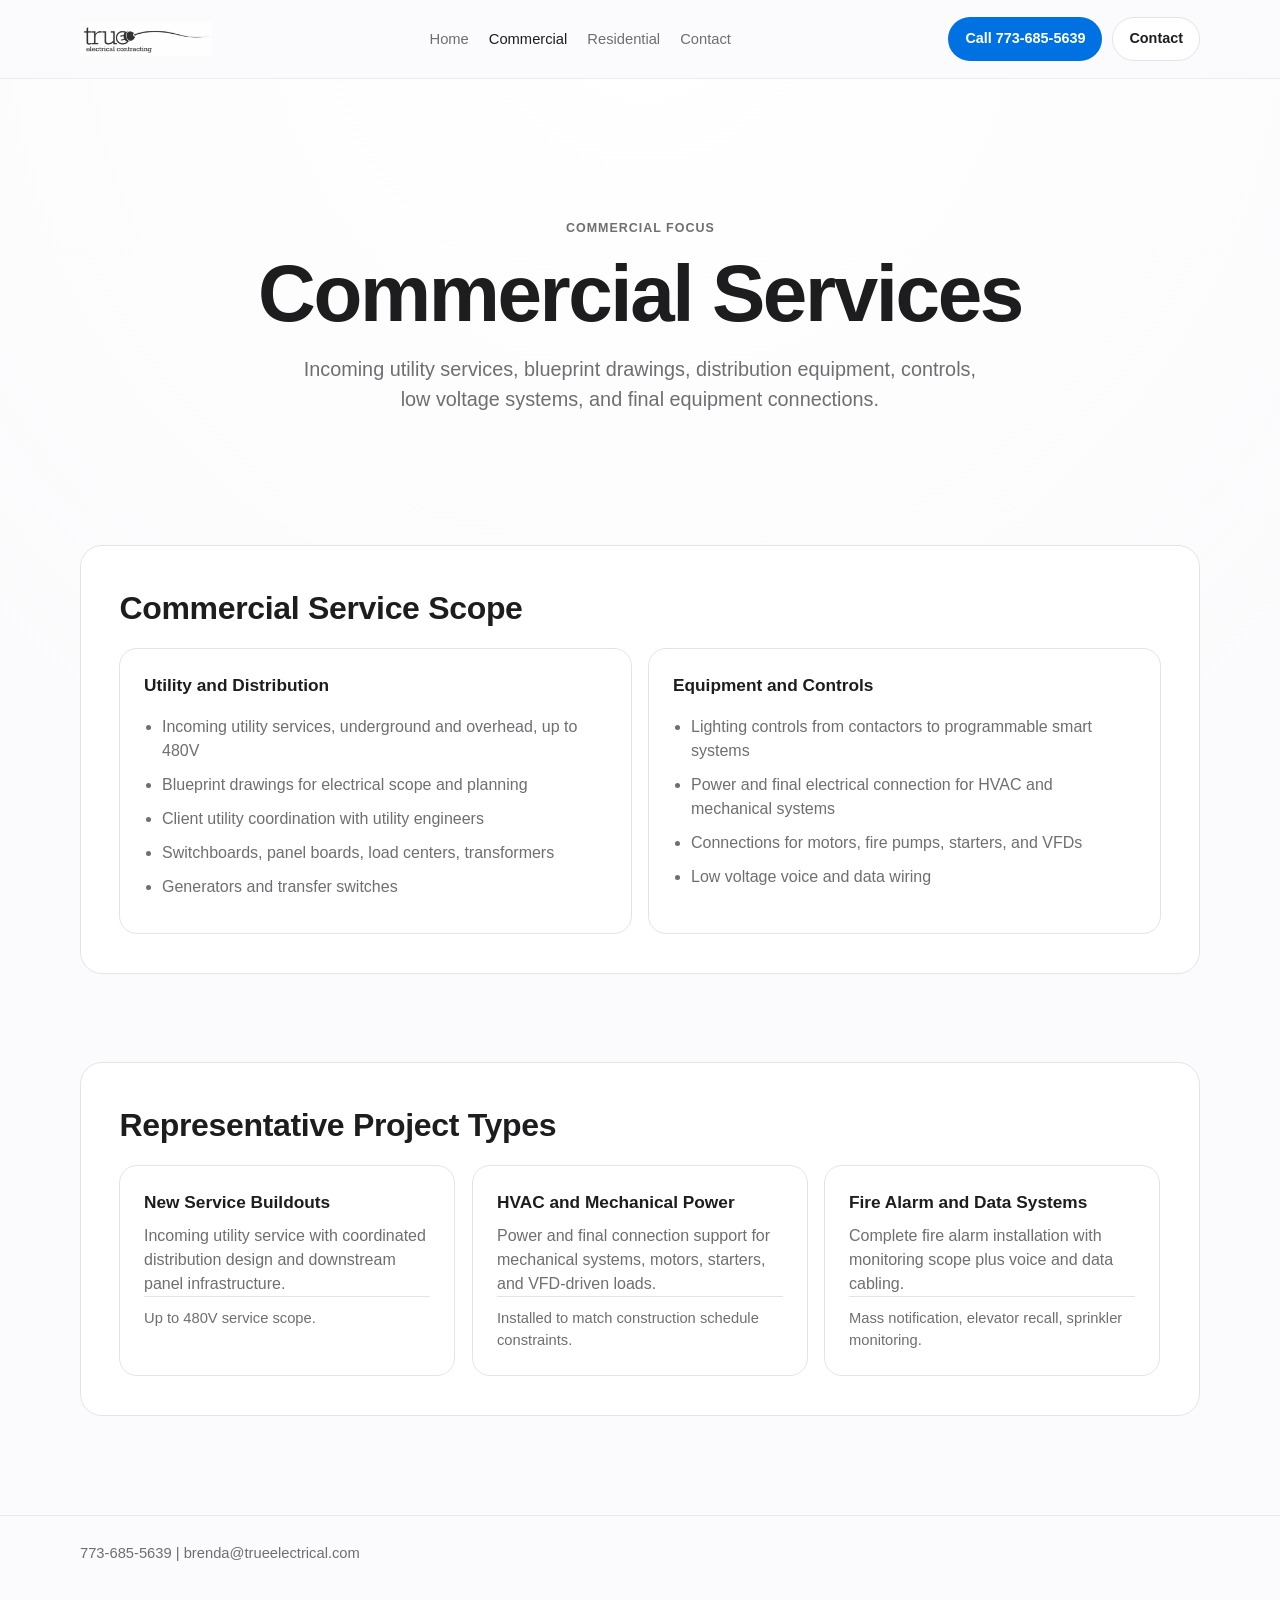
==== commercial.html @ 7093ecc8 "first commit" ====
<!DOCTYPE html>
<html lang="en">
<head>
  <meta charset="UTF-8">
  <meta name="viewport" content="width=device-width, initial-scale=1.0">
  <title>Commercial Services | True Electrical Contracting</title>
  <meta name="description" content="Commercial electrical construction services including utility service, power distribution, controls, and HVAC/mechanical power connection.">
  <link rel="icon" type="image/png" href="static/img/favicon.png">
  <link rel="stylesheet" href="static/css/style.css">
</head>
<body>
  <header class="site-header">
    <div class="container nav">
      <a class="brand" href="index.html">
        <img src="static/img/logo-electric.png" alt="True Electrical Contracting logo">
      </a>
      <nav class="nav-links" aria-label="Main navigation">
        <a href="index.html">Home</a>
        <a class="active" href="commercial.html">Commercial</a>
        <a href="residential.html">Residential</a>
        <a href="contact.html">Contact</a>
      </nav>
      <div class="nav-actions">
        <a class="btn btn-primary nav-phone" href="tel:7736855639">Call 773-685-5639</a>
        <a class="btn btn-ghost" href="contact.html">Contact</a>
      </div>
    </div>
  </header>

  <main>
    <section class="hero container">
      <p class="eyebrow">Commercial Focus</p>
      <h1>Commercial Services</h1>
      <p class="lead">Incoming utility services, blueprint drawings, distribution equipment, controls, low voltage systems, and final equipment connections.</p>
    </section>

    <section class="section container">
      <div class="panel">
        <h2 class="section-title">Commercial Service Scope</h2>
        <div class="grid-2" style="margin-top:16px;">
          <article class="card">
            <h3>Utility and Distribution</h3>
            <ul class="list">
              <li>Incoming utility services, underground and overhead, up to 480V</li>
              <li>Blueprint drawings for electrical scope and planning</li>
              <li>Client utility coordination with utility engineers</li>
              <li>Switchboards, panel boards, load centers, transformers</li>
              <li>Generators and transfer switches</li>
            </ul>
          </article>
          <article class="card">
            <h3>Equipment and Controls</h3>
            <ul class="list">
              <li>Lighting controls from contactors to programmable smart systems</li>
              <li>Power and final electrical connection for HVAC and mechanical systems</li>
              <li>Connections for motors, fire pumps, starters, and VFDs</li>
              <li>Low voltage voice and data wiring</li>
            </ul>
          </article>
        </div>
      </div>
    </section>

    <section class="section container">
      <div class="panel">
        <h2 class="section-title">Representative Project Types</h2>
        <div class="grid-3" style="margin-top:16px;">
          <article class="card">
            <h3>New Service Buildouts</h3>
            <p>Incoming utility service with coordinated distribution design and downstream panel infrastructure.</p>
            <p class="meta">Up to 480V service scope.</p>
          </article>
          <article class="card">
            <h3>HVAC and Mechanical Power</h3>
            <p>Power and final connection support for mechanical systems, motors, starters, and VFD-driven loads.</p>
            <p class="meta">Installed to match construction schedule constraints.</p>
          </article>
          <article class="card">
            <h3>Fire Alarm and Data Systems</h3>
            <p>Complete fire alarm installation with monitoring scope plus voice and data cabling.</p>
            <p class="meta">Mass notification, elevator recall, sprinkler monitoring.</p>
          </article>
        </div>
      </div>
    </section>

  </main>

  <footer class="footer">
    <div class="container footer-row">
      <span><a href="tel:7736855639">773-685-5639</a> | <a href="mailto:brenda@trueelectrical.com">brenda@trueelectrical.com</a></span>
    </div>
  </footer>
  <script src="static/js/main.js"></script>
</body>
</html>
---- static/css/style.css ----
:root {
  --bg: #fbfbfd;
  --surface: #ffffff;
  --text: #1d1d1f;
  --muted: #6e6e73;
  --line: #e3e3e8;
  --accent: #0071e3;
  --accent-hover: #0062c2;
  --radius: 22px;
  --max-width: 1120px;
}

* {
  box-sizing: border-box;
}

body {
  margin: 0;
  font-family: -apple-system, BlinkMacSystemFont, "SF Pro Text", "Segoe UI", Roboto, Helvetica, Arial, sans-serif;
  color: var(--text);
  background: radial-gradient(circle at top center, #ffffff 0, var(--bg) 55%);
  line-height: 1.5;
}

a {
  color: inherit;
  text-decoration: none;
}

img {
  display: block;
  max-width: 100%;
}

.container {
  width: min(var(--max-width), 92vw);
  margin: 0 auto;
}

.site-header {
  position: sticky;
  top: 0;
  z-index: 20;
  background: rgba(251, 251, 253, 0.86);
  backdrop-filter: saturate(180%) blur(20px);
  border-bottom: 1px solid rgba(0, 0, 0, 0.06);
  overflow: visible;
}

.nav {
  height: 78px;
  min-height: 78px;
  display: flex;
  align-items: center;
  justify-content: space-between;
  gap: 16px;
  overflow: visible;
}

.brand {
  display: inline-flex;
  align-items: center;
  gap: 10px;
  font-weight: 600;
  font-size: 0.96rem;
}

.brand img {
  width: 132px;
  height: 132px;
  object-fit: contain;
}

.nav-links {
  display: flex;
  align-items: center;
  gap: 20px;
  font-size: 0.92rem;
}

.nav-links a {
  color: var(--muted);
}

.nav-links a:hover,
.nav-links a.active {
  color: var(--text);
}

.nav-actions {
  display: flex;
  align-items: center;
  gap: 10px;
}

.nav-phone {
  font-size: 1rem;
  padding: 11px 18px;
}

.btn {
  display: inline-flex;
  align-items: center;
  justify-content: center;
  border-radius: 999px;
  padding: 10px 16px;
  font-size: 0.9rem;
  font-weight: 600;
  border: 1px solid transparent;
}

.btn-ghost {
  border-color: var(--line);
  color: var(--text);
  background: var(--surface);
}

.btn-ghost:hover {
  border-color: #b0b0b5;
}

.btn-primary {
  background: var(--accent);
  color: #fff;
}

.btn-primary:hover {
  background: var(--accent-hover);
}

.hero {
  text-align: center;
  padding: 128px 0 86px;
}

.eyebrow {
  display: inline-block;
  margin-bottom: 14px;
  font-size: 0.78rem;
  letter-spacing: 0.08em;
  text-transform: uppercase;
  color: var(--muted);
  font-weight: 600;
}

h1 {
  margin: 0;
  font-size: clamp(2.25rem, 7vw, 5rem);
  line-height: 1.04;
  letter-spacing: -0.03em;
}

.lead {
  margin: 20px auto 0;
  max-width: 62ch;
  color: var(--muted);
  font-size: clamp(1.02rem, 2vw, 1.24rem);
}

.hero-ctas {
  margin-top: 34px;
  display: flex;
  justify-content: center;
  gap: 12px;
  flex-wrap: wrap;
}

.section {
  padding: 44px 0;
}

.landing-section {
  padding-top: 24px;
}

.panel {
  background: var(--surface);
  border: 1px solid var(--line);
  border-radius: var(--radius);
  padding: clamp(26px, 3vw, 40px);
}

.section-title {
  margin: 0 0 8px;
  font-size: clamp(1.35rem, 3vw, 2rem);
  letter-spacing: -0.01em;
}

.section-sub {
  margin: 0;
  color: var(--muted);
}

.grid-2,
.grid-3 {
  display: grid;
  gap: 16px;
}

.grid-2 {
  grid-template-columns: repeat(2, minmax(0, 1fr));
}

.grid-3 {
  grid-template-columns: repeat(3, minmax(0, 1fr));
}

.card {
  background: var(--surface);
  border: 1px solid var(--line);
  border-radius: 18px;
  padding: 24px;
}

.card h3 {
  margin: 0 0 8px;
  font-size: 1.08rem;
}

.card p {
  margin: 0;
  color: var(--muted);
}

.list {
  margin: 16px 0 0;
  padding-left: 18px;
}

.list li {
  margin-bottom: 10px;
  color: var(--muted);
}

.split {
  display: grid;
  gap: 18px;
  grid-template-columns: 1.1fr 0.9fr;
}

.contact-split {
  grid-template-columns: 1.1fr 0.9fr;
  align-items: start;
}

.contact-card-compact {
  padding: 20px;
  align-self: start;
}

.trust-grid {
  margin-top: 14px;
  display: grid;
  gap: 16px;
  grid-template-columns: repeat(3, minmax(0, 1fr));
}

.essentials-grid {
  margin-top: 14px;
  display: grid;
  gap: 16px;
  grid-template-columns: repeat(2, minmax(0, 1fr));
}

.landing-cta {
  margin-top: 22px;
}

.testimonial-panel {
  background: linear-gradient(145deg, #ffffff 0%, #f8fbff 100%);
}

.review-summary-card {
  margin-top: 14px;
  text-align: center;
  border: 1px solid var(--line);
  border-radius: 18px;
  background: #fff;
  padding: 24px 20px;
}

.review-stars-lg {
  margin: 0;
  color: var(--accent);
  font-size: clamp(1.5rem, 3.2vw, 2.2rem);
  letter-spacing: 0.12em;
  font-weight: 700;
}

.review-count {
  margin: 10px 0 0;
  color: var(--text);
  font-size: clamp(1.2rem, 2.5vw, 1.6rem);
  font-weight: 700;
}

.testimonial-grid {
  margin-top: 14px;
  display: grid;
  gap: 12px;
  grid-template-columns: repeat(2, minmax(0, 1fr));
}

.review-card {
  background: #fff;
  border: 1px solid var(--line);
  border-radius: 16px;
  padding: 18px;
}

.review-rating {
  margin: 0 0 10px;
  color: var(--accent);
  font-weight: 700;
  font-size: 1.02rem;
  letter-spacing: 0.06em;
}

.review-quote {
  margin: 0;
  color: var(--text);
  font-size: 1.04rem;
  line-height: 1.5;
}

.review-meta {
  margin: 12px 0 0;
  color: var(--muted);
  font-size: 0.88rem;
}

.kicker {
  font-size: 0.82rem;
  text-transform: uppercase;
  letter-spacing: 0.08em;
  color: var(--muted);
  margin: 0 0 10px;
}

.meta {
  margin-top: 10px;
  padding-top: 10px;
  border-top: 1px solid var(--line);
  color: var(--muted);
  font-size: 0.92rem;
}

.cta-bar {
  margin-top: 18px;
  display: flex;
  gap: 10px;
  flex-wrap: wrap;
}

.contact-priority {
  margin-top: 26px;
  display: flex;
  justify-content: center;
  align-items: center;
  gap: 14px;
  flex-wrap: wrap;
}

.contact-priority .btn {
  min-width: 220px;
}

.phone-primary {
  font-size: 1.05rem;
  padding: 13px 20px;
}

.micro-note {
  margin: 0;
  color: var(--muted);
  font-size: 0.92rem;
}

.form {
  display: grid;
  gap: 12px;
}

label {
  font-weight: 600;
  font-size: 0.9rem;
}

input,
select,
textarea {
  width: 100%;
  border: 1px solid var(--line);
  background: #fff;
  border-radius: 12px;
  padding: 12px;
  font: inherit;
  color: var(--text);
}

textarea {
  min-height: 120px;
  resize: vertical;
}

input:focus,
select:focus,
textarea:focus {
  outline: 2px solid rgba(0, 113, 227, 0.24);
  border-color: rgba(0, 113, 227, 0.55);
}

.footer {
  margin-top: 56px;
  border-top: 1px solid rgba(0, 0, 0, 0.08);
  padding: 26px 0 38px;
  color: var(--muted);
  font-size: 0.92rem;
}

.footer-row {
  display: flex;
  justify-content: space-between;
  gap: 12px;
  flex-wrap: wrap;
}

body.js-enhanced .reveal {
  opacity: 0;
  transform: translateY(22px);
  filter: blur(4px);
  transition: opacity 720ms ease, transform 720ms ease, filter 720ms ease;
  will-change: opacity, transform, filter;
}

body.js-enhanced .reveal.is-visible {
  opacity: 1;
  transform: translateY(0);
  filter: blur(0);
}

body.js-enhanced .reveal[data-delay="1"] {
  transition-delay: 90ms;
}

body.js-enhanced .reveal[data-delay="2"] {
  transition-delay: 180ms;
}

@media (prefers-reduced-motion: reduce) {
  body.js-enhanced .reveal,
  body.js-enhanced .reveal.is-visible {
    transition: none;
    transform: none;
    filter: none;
    opacity: 1;
  }
}

@media (max-width: 940px) {
  .split,
  .grid-2,
  .essentials-grid {
    grid-template-columns: 1fr;
  }

  .grid-3,
  .trust-grid,
  .testimonial-grid {
    grid-template-columns: repeat(2, minmax(0, 1fr));
  }

  .nav {
    flex-wrap: wrap;
    padding: 10px 0 14px;
    height: auto;
    min-height: 88px;
  }

  .nav-links {
    width: 100%;
    order: 3;
    gap: 14px;
    flex-wrap: wrap;
  }

  .nav-actions {
    margin-left: auto;
  }

  .nav-phone {
    font-size: 0.94rem;
    padding: 10px 14px;
  }
}

@media (max-width: 680px) {
  .grid-3,
  .trust-grid,
  .testimonial-grid {
    grid-template-columns: 1fr;
  }
}
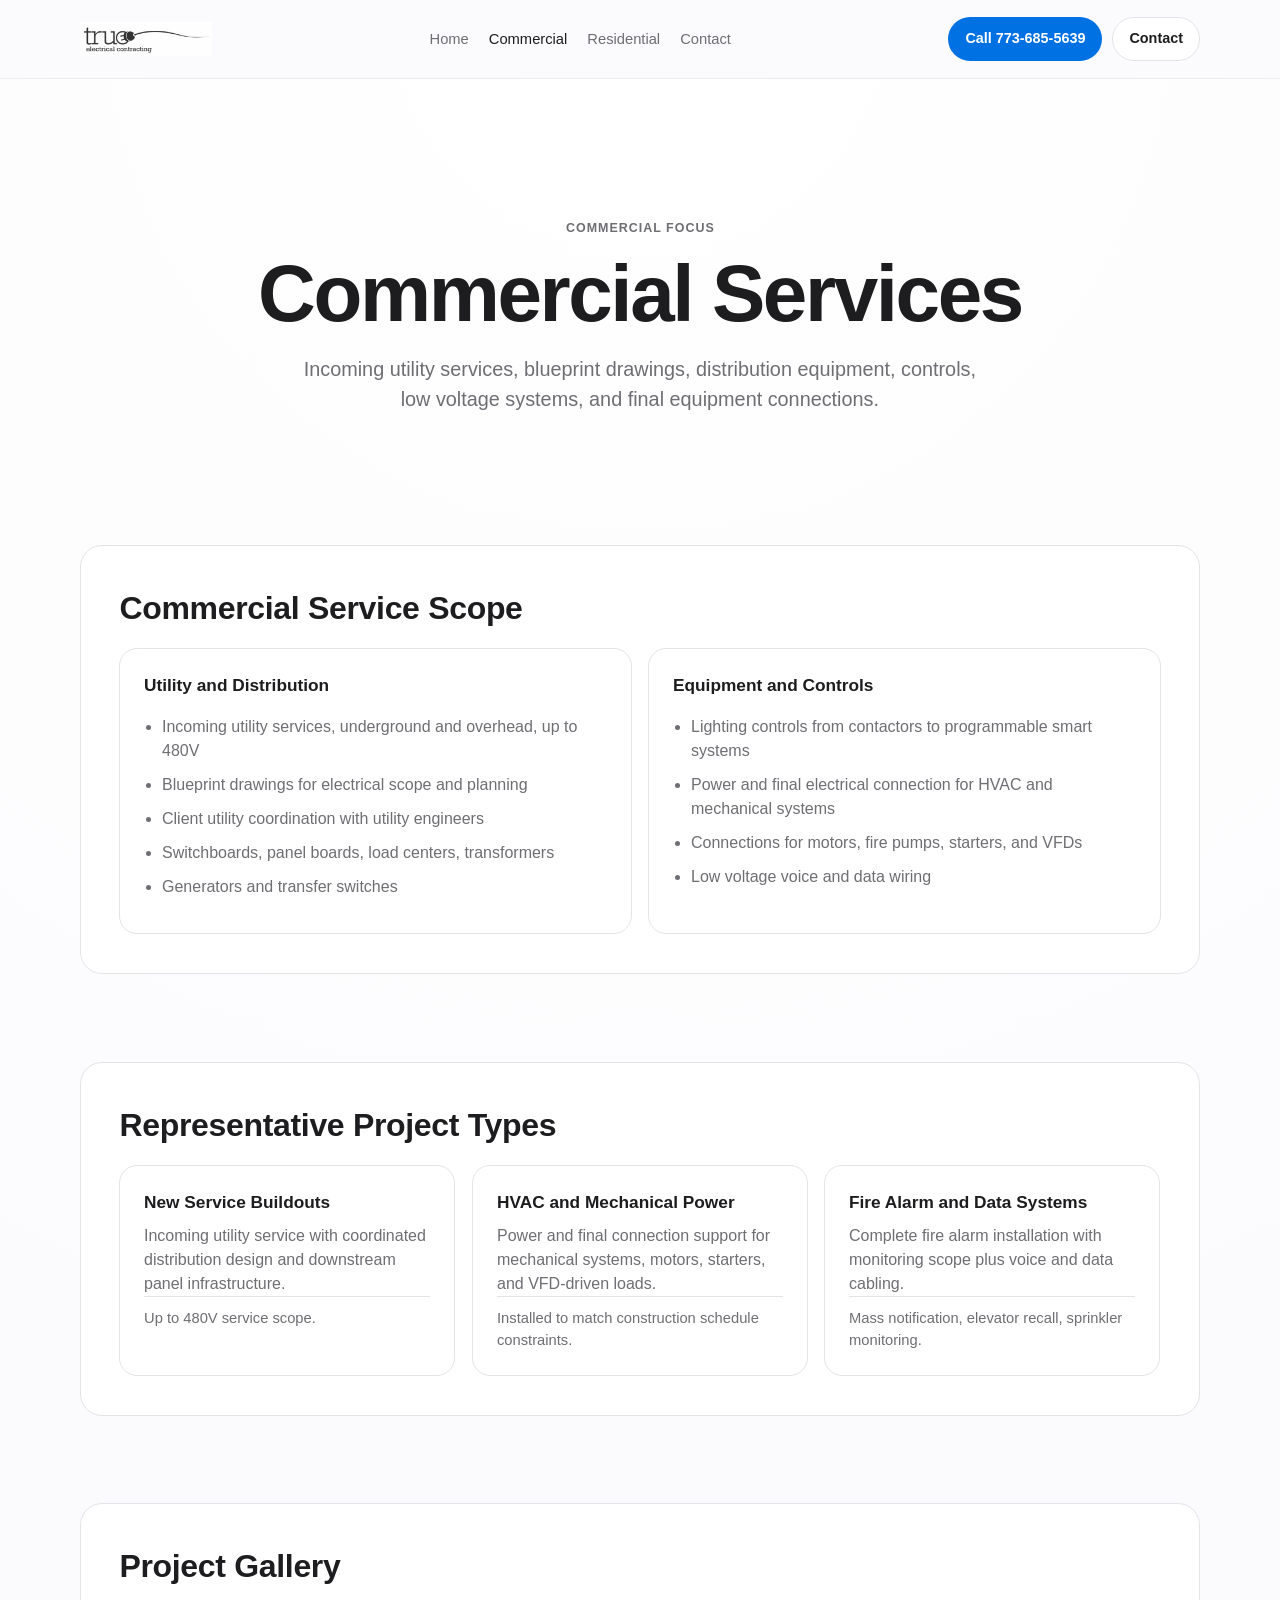
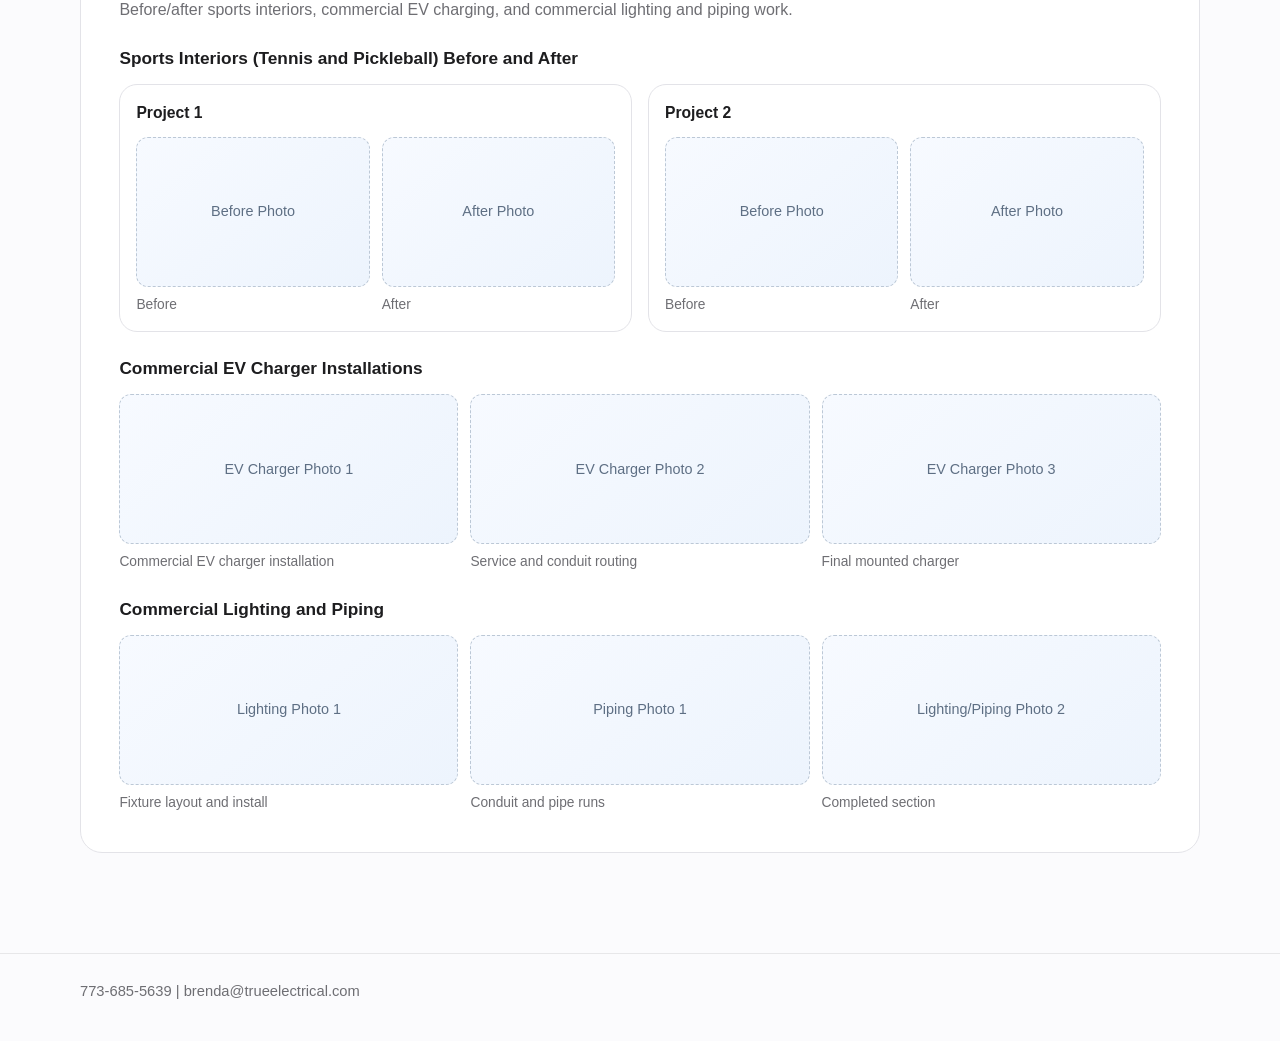
==== commit 3aa8aa87: "photo" ====
--- a/commercial.html
+++ b/commercial.html
@@ -84,6 +84,81 @@
       </div>
     </section>
 
+    <section class="section container">
+      <div class="panel">
+        <h2 class="section-title">Project Gallery</h2>
+        <p class="section-sub">Before/after sports interiors, commercial EV charging, and commercial lighting and piping work.</p>
+
+        <div class="gallery-group">
+          <h3>Sports Interiors (Tennis and Pickleball) Before and After</h3>
+          <div class="before-after-grid">
+            <article class="photo-card">
+              <h4>Project 1</h4>
+              <div class="photo-pair">
+                <figure class="photo-frame">
+                  <div class="photo-placeholder">Before Photo</div>
+                  <figcaption>Before</figcaption>
+                </figure>
+                <figure class="photo-frame">
+                  <div class="photo-placeholder">After Photo</div>
+                  <figcaption>After</figcaption>
+                </figure>
+              </div>
+            </article>
+            <article class="photo-card">
+              <h4>Project 2</h4>
+              <div class="photo-pair">
+                <figure class="photo-frame">
+                  <div class="photo-placeholder">Before Photo</div>
+                  <figcaption>Before</figcaption>
+                </figure>
+                <figure class="photo-frame">
+                  <div class="photo-placeholder">After Photo</div>
+                  <figcaption>After</figcaption>
+                </figure>
+              </div>
+            </article>
+          </div>
+        </div>
+
+        <div class="gallery-group">
+          <h3>Commercial EV Charger Installations</h3>
+          <div class="photo-grid">
+            <figure class="photo-frame">
+              <div class="photo-placeholder">EV Charger Photo 1</div>
+              <figcaption>Commercial EV charger installation</figcaption>
+            </figure>
+            <figure class="photo-frame">
+              <div class="photo-placeholder">EV Charger Photo 2</div>
+              <figcaption>Service and conduit routing</figcaption>
+            </figure>
+            <figure class="photo-frame">
+              <div class="photo-placeholder">EV Charger Photo 3</div>
+              <figcaption>Final mounted charger</figcaption>
+            </figure>
+          </div>
+        </div>
+
+        <div class="gallery-group">
+          <h3>Commercial Lighting and Piping</h3>
+          <div class="photo-grid">
+            <figure class="photo-frame">
+              <div class="photo-placeholder">Lighting Photo 1</div>
+              <figcaption>Fixture layout and install</figcaption>
+            </figure>
+            <figure class="photo-frame">
+              <div class="photo-placeholder">Piping Photo 1</div>
+              <figcaption>Conduit and pipe runs</figcaption>
+            </figure>
+            <figure class="photo-frame">
+              <div class="photo-placeholder">Lighting/Piping Photo 2</div>
+              <figcaption>Completed section</figcaption>
+            </figure>
+          </div>
+        </div>
+      </div>
+    </section>
+
   </main>
 
   <footer class="footer">
--- a/static/css/style.css
+++ b/static/css/style.css
@@ -222,6 +222,68 @@
   color: var(--muted);
 }
 
+.gallery-group {
+  margin-top: 24px;
+}
+
+.gallery-group h3 {
+  margin: 0 0 12px;
+  font-size: 1.08rem;
+}
+
+.before-after-grid {
+  display: grid;
+  gap: 16px;
+  grid-template-columns: repeat(2, minmax(0, 1fr));
+}
+
+.photo-card {
+  border: 1px solid var(--line);
+  border-radius: 18px;
+  padding: 16px;
+  background: #fff;
+}
+
+.photo-card h4 {
+  margin: 0 0 12px;
+  font-size: 0.98rem;
+}
+
+.photo-pair {
+  display: grid;
+  gap: 12px;
+  grid-template-columns: repeat(2, minmax(0, 1fr));
+}
+
+.photo-grid {
+  display: grid;
+  gap: 12px;
+  grid-template-columns: repeat(3, minmax(0, 1fr));
+}
+
+.photo-frame {
+  margin: 0;
+}
+
+.photo-placeholder {
+  border: 1px dashed #bcc8d6;
+  border-radius: 12px;
+  min-height: 150px;
+  display: grid;
+  place-items: center;
+  padding: 12px;
+  color: #5e6f84;
+  font-size: 0.9rem;
+  text-align: center;
+  background: linear-gradient(140deg, #f7faff 0%, #edf4fd 100%);
+}
+
+.photo-frame figcaption {
+  margin-top: 8px;
+  color: var(--muted);
+  font-size: 0.86rem;
+}
+
 .list {
   margin: 16px 0 0;
   padding-left: 18px;
@@ -492,6 +554,15 @@
     font-size: 0.94rem;
     padding: 10px 14px;
   }
+
+  .before-after-grid,
+  .photo-grid {
+    grid-template-columns: 1fr;
+  }
+
+  .photo-pair {
+    grid-template-columns: 1fr;
+  }
 }
 
 @media (max-width: 680px) {
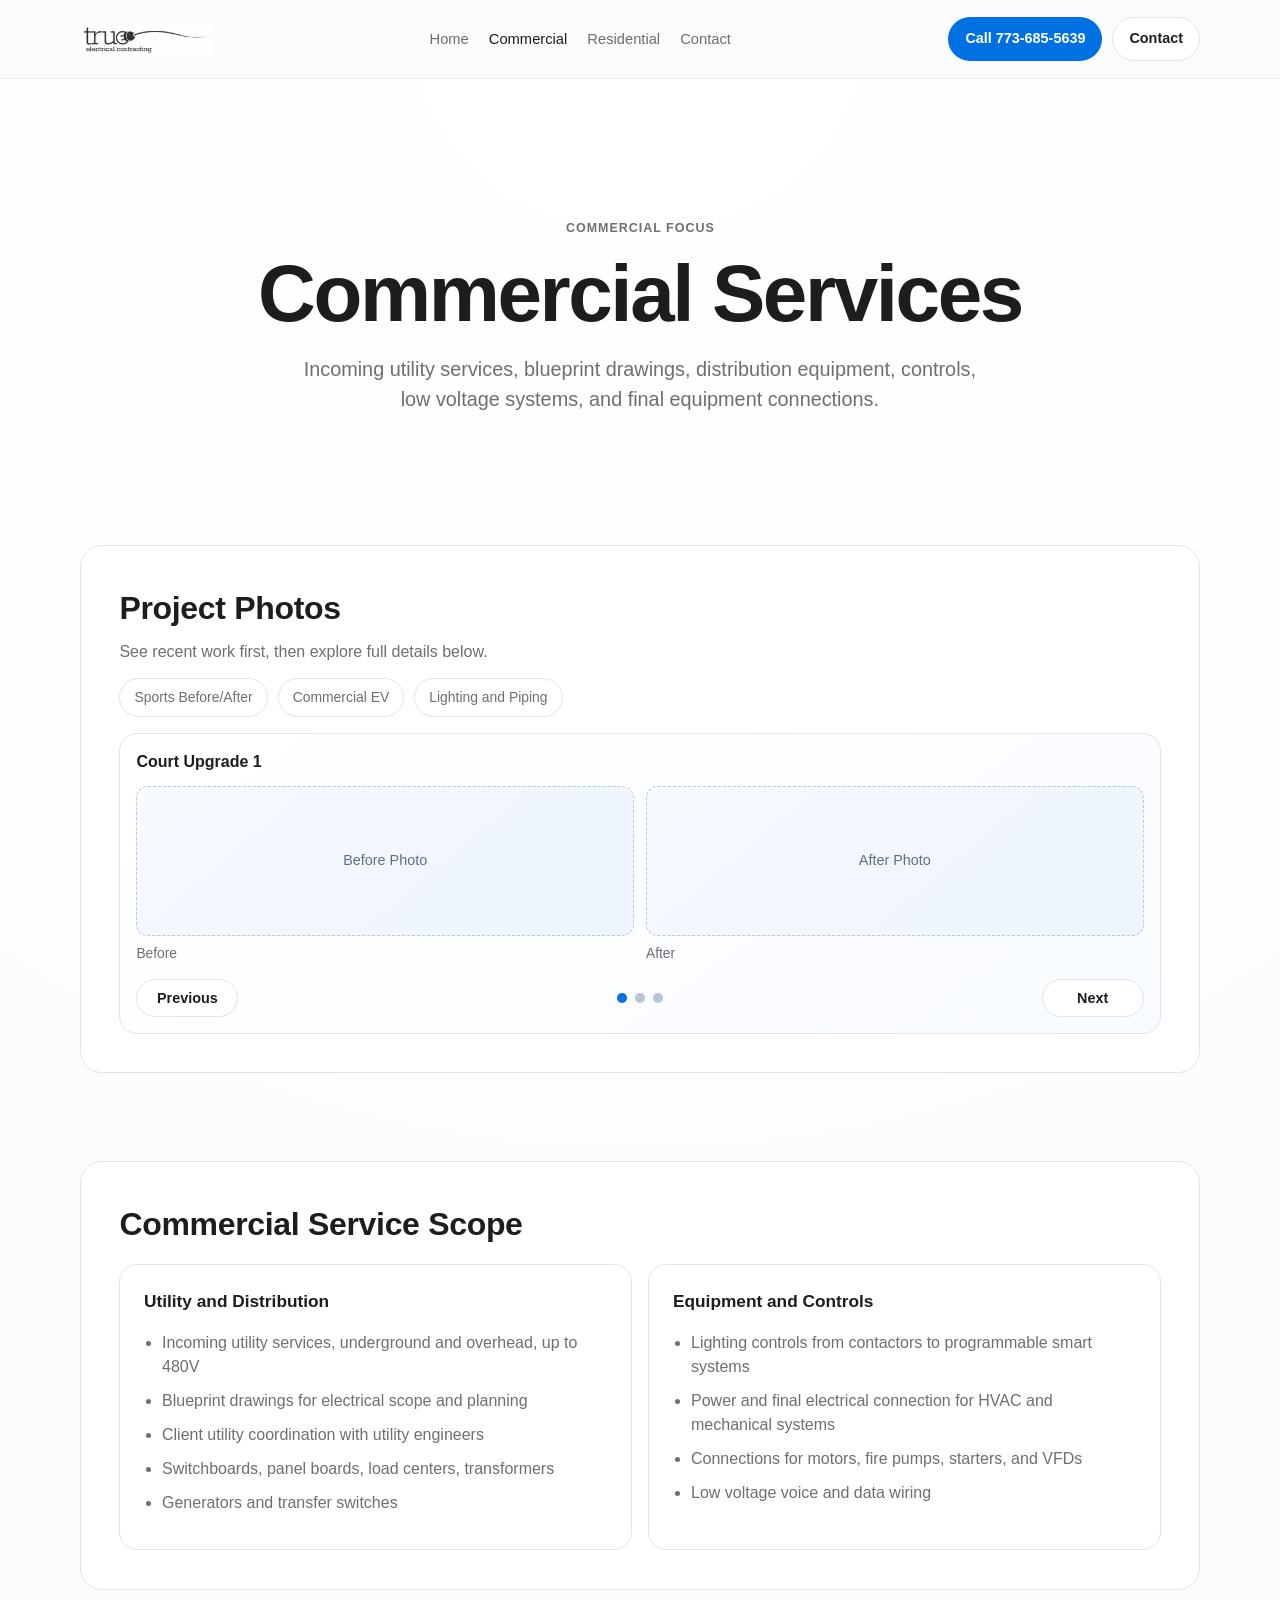
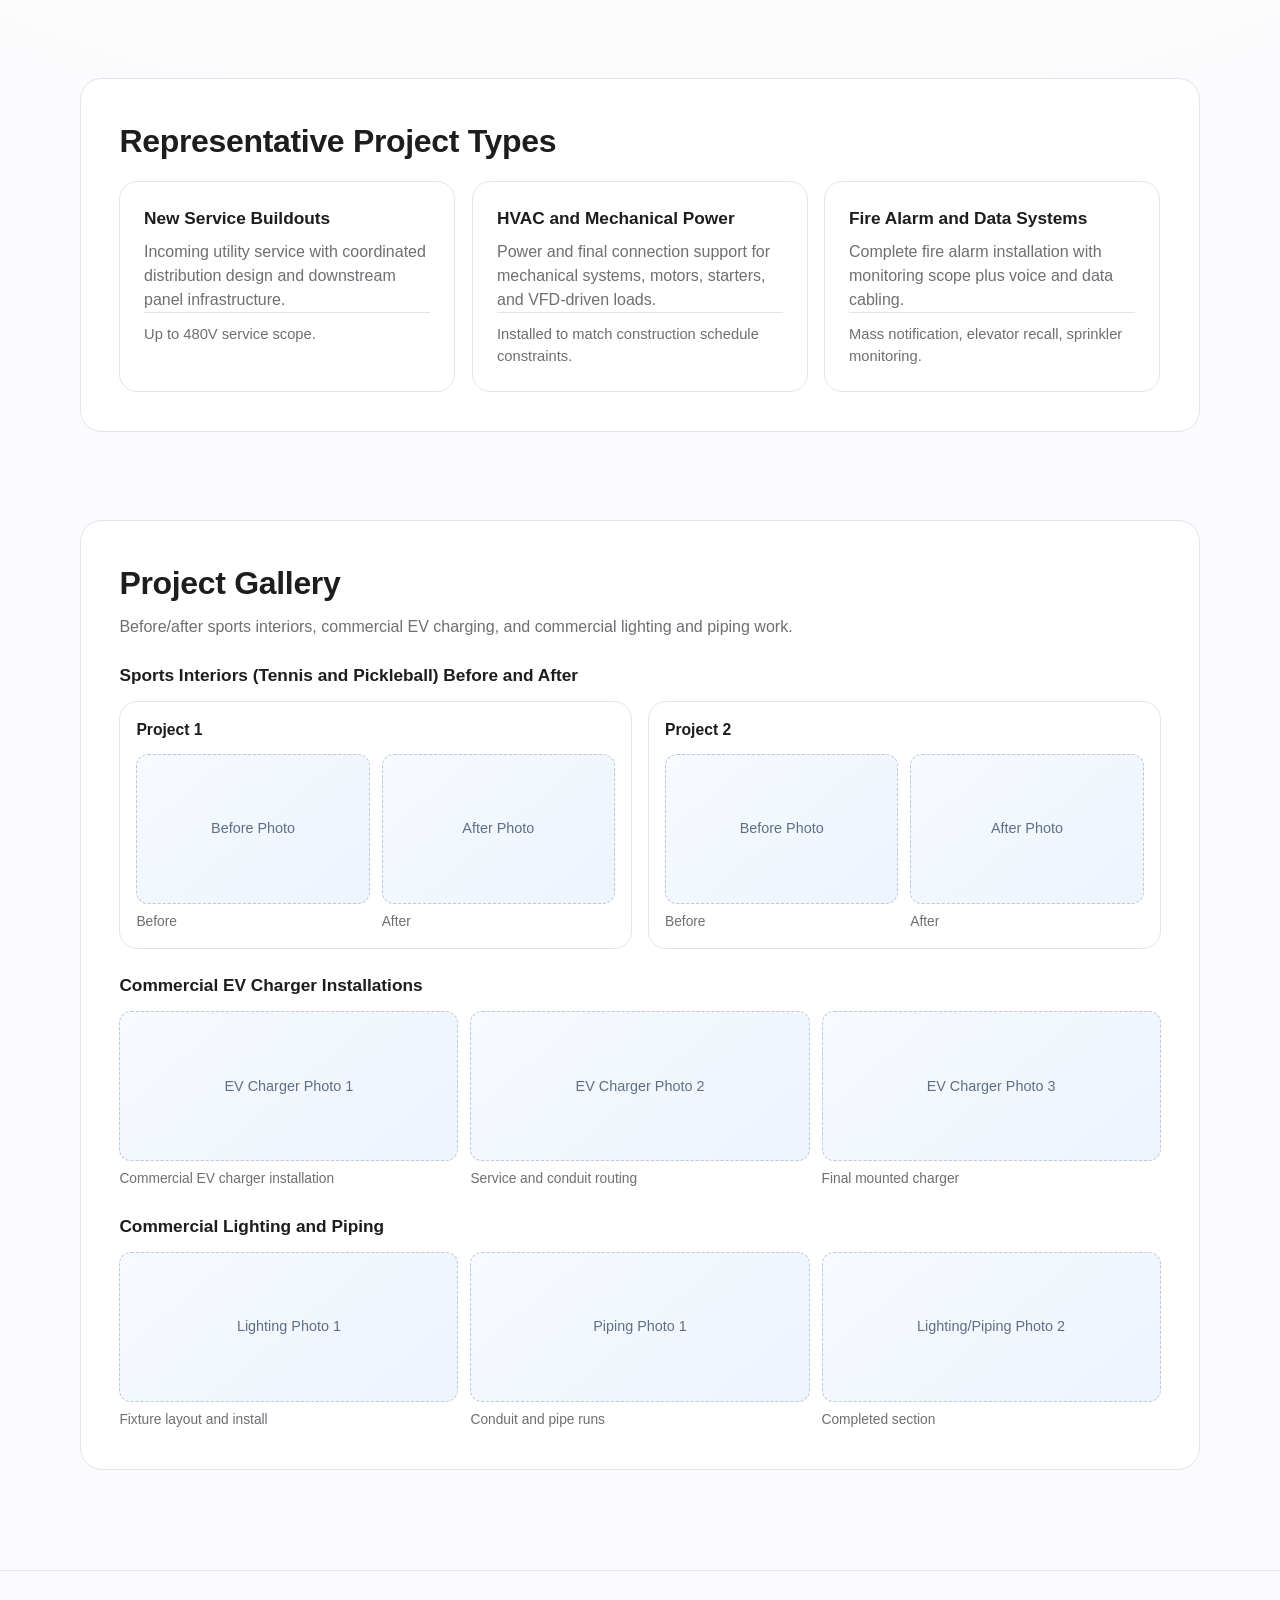
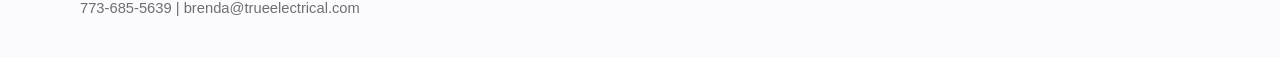
==== commit 165cdfb5: "photo" ====
--- a/commercial.html
+++ b/commercial.html
@@ -36,6 +36,67 @@
 
     <section class="section container">
       <div class="panel">
+        <h2 class="section-title">Project Photos</h2>
+        <p class="section-sub">See recent work first, then explore full details below.</p>
+        <div class="gallery-jump-nav">
+          <a class="chip-link" href="#sports-gallery">Sports Before/After</a>
+          <a class="chip-link" href="#ev-gallery">Commercial EV</a>
+          <a class="chip-link" href="#lighting-piping-gallery">Lighting and Piping</a>
+        </div>
+
+        <div class="ba-slider" data-ba-slider aria-label="Sports interior before and after slideshow">
+          <div class="ba-slides">
+            <article class="ba-slide is-active" data-slide>
+              <h3>Court Upgrade 1</h3>
+              <div class="photo-pair">
+                <figure class="photo-frame">
+                  <div class="photo-placeholder">Before Photo</div>
+                  <figcaption>Before</figcaption>
+                </figure>
+                <figure class="photo-frame">
+                  <div class="photo-placeholder">After Photo</div>
+                  <figcaption>After</figcaption>
+                </figure>
+              </div>
+            </article>
+            <article class="ba-slide" data-slide>
+              <h3>Court Upgrade 2</h3>
+              <div class="photo-pair">
+                <figure class="photo-frame">
+                  <div class="photo-placeholder">Before Photo</div>
+                  <figcaption>Before</figcaption>
+                </figure>
+                <figure class="photo-frame">
+                  <div class="photo-placeholder">After Photo</div>
+                  <figcaption>After</figcaption>
+                </figure>
+              </div>
+            </article>
+            <article class="ba-slide" data-slide>
+              <h3>Court Upgrade 3</h3>
+              <div class="photo-pair">
+                <figure class="photo-frame">
+                  <div class="photo-placeholder">Before Photo</div>
+                  <figcaption>Before</figcaption>
+                </figure>
+                <figure class="photo-frame">
+                  <div class="photo-placeholder">After Photo</div>
+                  <figcaption>After</figcaption>
+                </figure>
+              </div>
+            </article>
+          </div>
+          <div class="ba-controls">
+            <button class="btn btn-ghost ba-btn" type="button" data-prev aria-label="Previous project">Previous</button>
+            <div class="ba-dots" data-dots aria-label="Select slide"></div>
+            <button class="btn btn-ghost ba-btn" type="button" data-next aria-label="Next project">Next</button>
+          </div>
+        </div>
+      </div>
+    </section>
+
+    <section class="section container">
+      <div class="panel">
         <h2 class="section-title">Commercial Service Scope</h2>
         <div class="grid-2" style="margin-top:16px;">
           <article class="card">
@@ -90,7 +151,7 @@
         <p class="section-sub">Before/after sports interiors, commercial EV charging, and commercial lighting and piping work.</p>
 
         <div class="gallery-group">
-          <h3>Sports Interiors (Tennis and Pickleball) Before and After</h3>
+          <h3 id="sports-gallery">Sports Interiors (Tennis and Pickleball) Before and After</h3>
           <div class="before-after-grid">
             <article class="photo-card">
               <h4>Project 1</h4>
@@ -122,7 +183,7 @@
         </div>
 
         <div class="gallery-group">
-          <h3>Commercial EV Charger Installations</h3>
+          <h3 id="ev-gallery">Commercial EV Charger Installations</h3>
           <div class="photo-grid">
             <figure class="photo-frame">
               <div class="photo-placeholder">EV Charger Photo 1</div>
@@ -140,7 +201,7 @@
         </div>
 
         <div class="gallery-group">
-          <h3>Commercial Lighting and Piping</h3>
+          <h3 id="lighting-piping-gallery">Commercial Lighting and Piping</h3>
           <div class="photo-grid">
             <figure class="photo-frame">
               <div class="photo-placeholder">Lighting Photo 1</div>
--- a/static/css/style.css
+++ b/static/css/style.css
@@ -226,9 +226,90 @@
   margin-top: 24px;
 }
 
+.gallery-jump-nav {
+  margin-top: 14px;
+  display: flex;
+  flex-wrap: wrap;
+  gap: 10px;
+}
+
+.chip-link {
+  display: inline-flex;
+  align-items: center;
+  justify-content: center;
+  border: 1px solid var(--line);
+  border-radius: 999px;
+  padding: 8px 14px;
+  font-size: 0.87rem;
+  color: var(--muted);
+  background: #fff;
+}
+
+.chip-link:hover {
+  border-color: #b8c2ce;
+  color: var(--text);
+}
+
 .gallery-group h3 {
   margin: 0 0 12px;
   font-size: 1.08rem;
+}
+
+.ba-slider {
+  margin-top: 16px;
+  border: 1px solid var(--line);
+  border-radius: 18px;
+  padding: 16px;
+  background: linear-gradient(145deg, #ffffff 0%, #f8fbff 100%);
+}
+
+.ba-slides {
+  position: relative;
+}
+
+.ba-slide {
+  display: none;
+}
+
+.ba-slide.is-active {
+  display: block;
+}
+
+.ba-slide h3 {
+  margin: 0 0 12px;
+  font-size: 1rem;
+}
+
+.ba-controls {
+  margin-top: 14px;
+  display: flex;
+  align-items: center;
+  justify-content: space-between;
+  gap: 10px;
+}
+
+.ba-btn {
+  min-width: 102px;
+}
+
+.ba-dots {
+  display: flex;
+  align-items: center;
+  gap: 8px;
+}
+
+.ba-dot {
+  width: 10px;
+  height: 10px;
+  border-radius: 50%;
+  border: 0;
+  background: #b7c5d6;
+  padding: 0;
+  cursor: pointer;
+}
+
+.ba-dot.is-active {
+  background: var(--accent);
 }
 
 .before-after-grid {
@@ -563,6 +644,11 @@
   .photo-pair {
     grid-template-columns: 1fr;
   }
+
+  .ba-controls {
+    flex-wrap: wrap;
+    justify-content: center;
+  }
 }
 
 @media (max-width: 680px) {
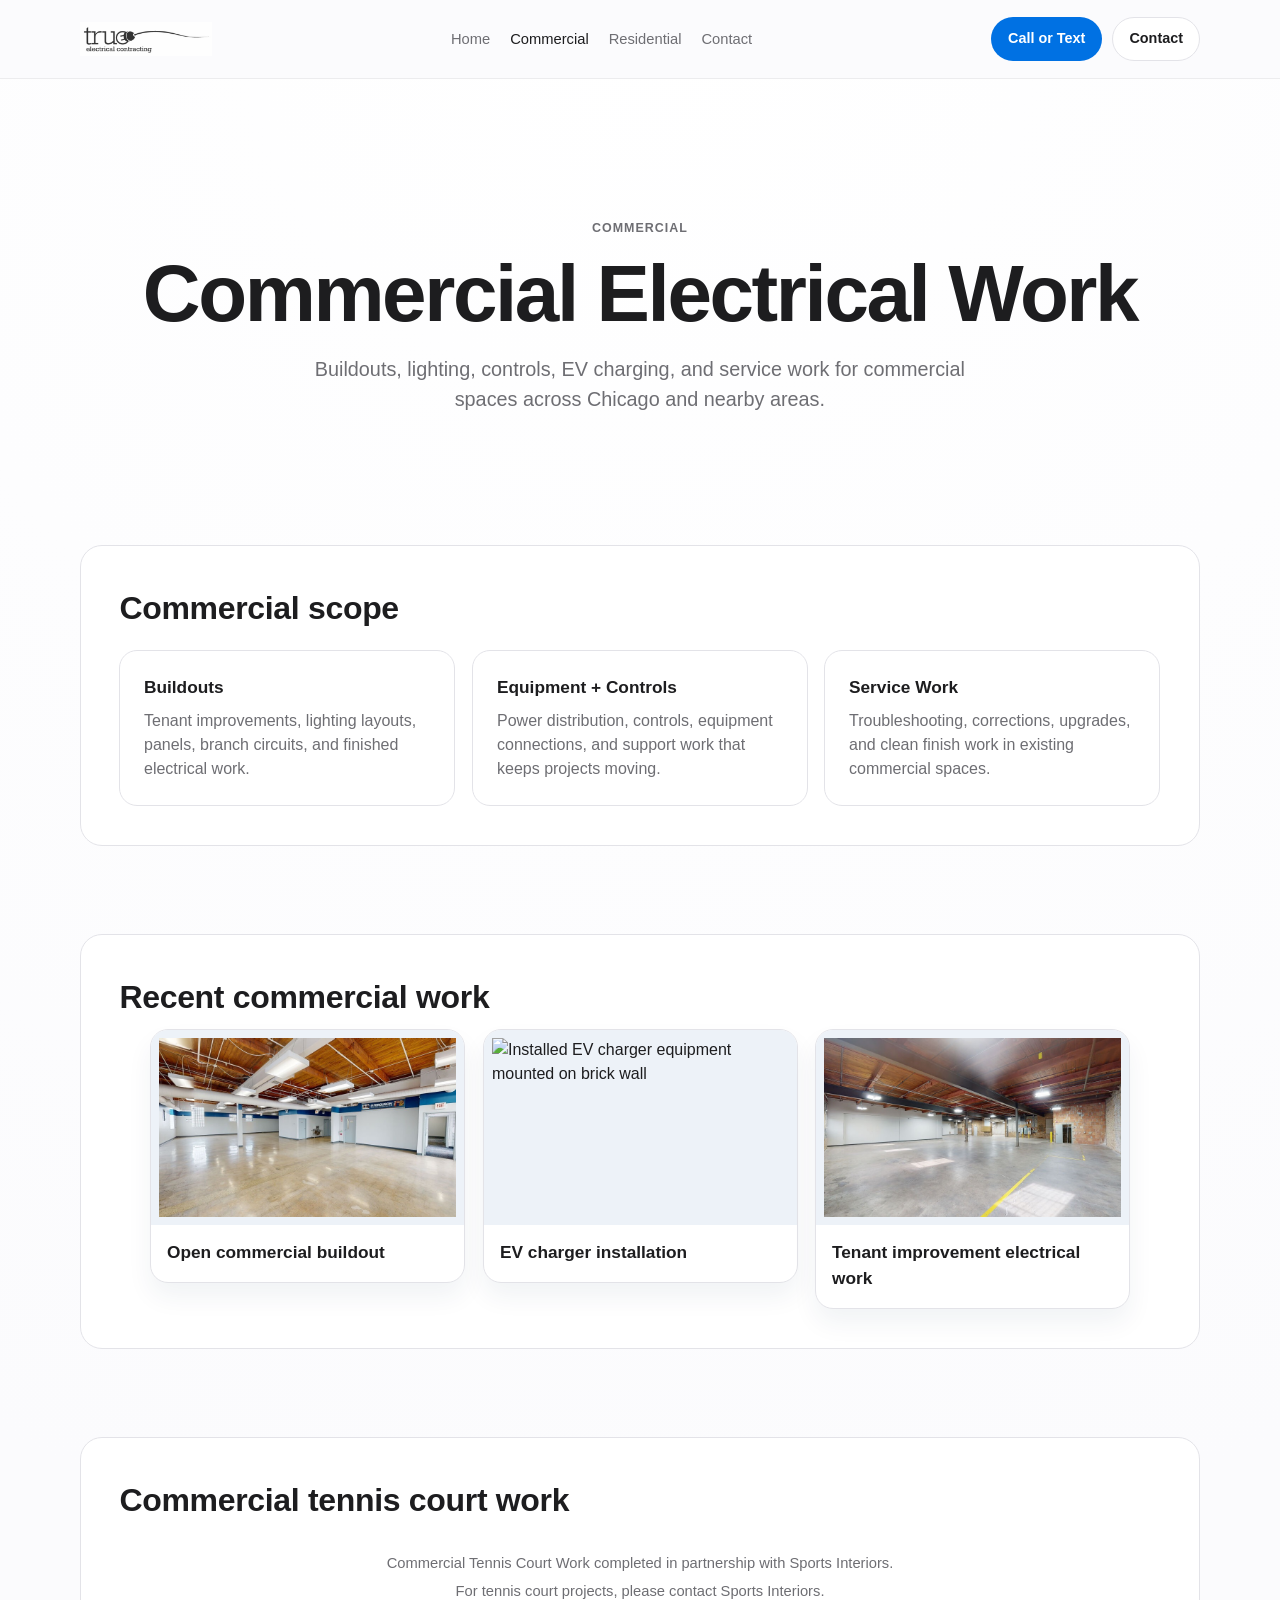
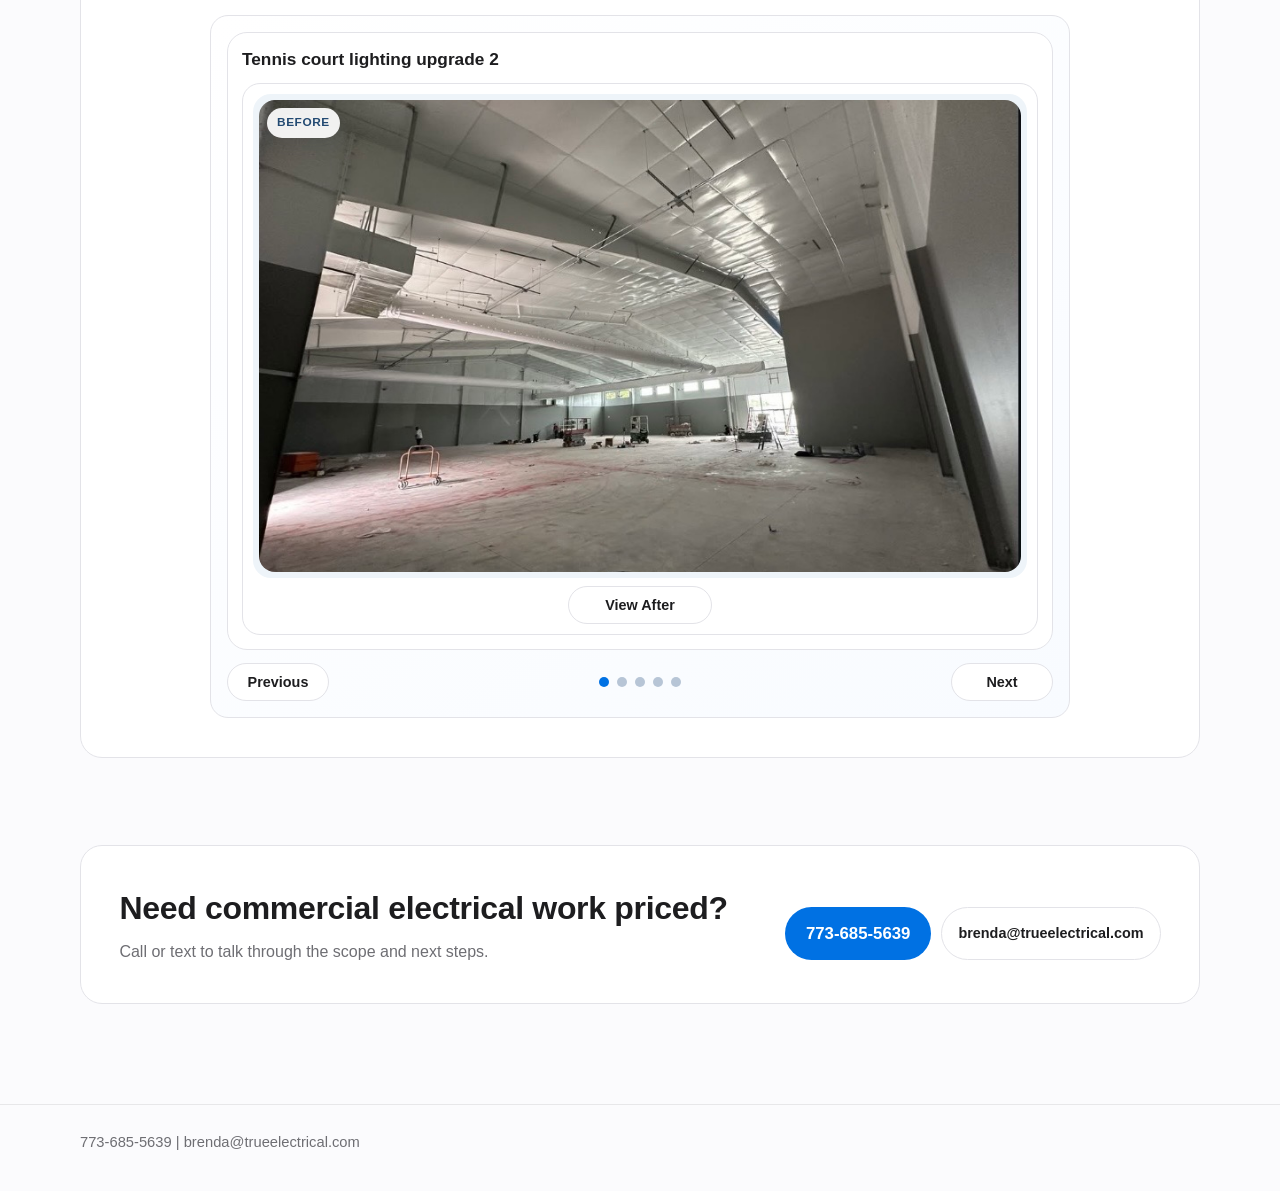
==== commit f601360c: "j" ====
--- a/commercial.html
+++ b/commercial.html
@@ -3,16 +3,16 @@
 <head>
   <meta charset="UTF-8">
   <meta name="viewport" content="width=device-width, initial-scale=1.0">
-  <title>Commercial Services | True Electrical Contracting</title>
-  <meta name="description" content="Commercial electrical construction services including utility service, power distribution, controls, and HVAC/mechanical power connection.">
+  <title>Commercial Electrical Work | True Electrical</title>
+  <meta name="description" content="Commercial electrical work in Chicago including buildouts, lighting, power distribution, controls, EV charging, and service.">
   <link rel="icon" type="image/png" href="static/img/favicon.png">
   <link rel="stylesheet" href="static/css/style.css">
 </head>
 <body>
   <header class="site-header">
     <div class="container nav">
-      <a class="brand" href="index.html">
-        <img src="static/img/logo-electric.png" alt="True Electrical Contracting logo">
+      <a class="brand" href="index.html" aria-label="True Electrical home">
+        <img src="static/img/logo-electric.png" alt="True Electrical logo">
       </a>
       <nav class="nav-links" aria-label="Main navigation">
         <a href="index.html">Home</a>
@@ -21,7 +21,7 @@
         <a href="contact.html">Contact</a>
       </nav>
       <div class="nav-actions">
-        <a class="btn btn-primary nav-phone" href="tel:7736855639">Call 773-685-5639</a>
+        <a class="btn btn-primary nav-phone" href="tel:7736855639">Call or Text</a>
         <a class="btn btn-ghost" href="contact.html">Contact</a>
       </div>
     </div>
@@ -29,94 +29,26 @@
 
   <main>
     <section class="hero container">
-      <p class="eyebrow">Commercial Focus</p>
-      <h1>Commercial Services</h1>
-      <p class="lead">Incoming utility services, blueprint drawings, distribution equipment, controls, low voltage systems, and final equipment connections.</p>
+      <p class="eyebrow">Commercial</p>
+      <h1>Commercial Electrical Work</h1>
+      <p class="lead">Buildouts, lighting, controls, EV charging, and service work for commercial spaces across Chicago and nearby areas.</p>
     </section>
 
     <section class="section container">
       <div class="panel">
-        <h2 class="section-title">Project Photos</h2>
-        <p class="section-sub">See recent work first, then explore full details below.</p>
-        <div class="gallery-jump-nav">
-          <a class="chip-link" href="#sports-gallery">Sports Before/After</a>
-          <a class="chip-link" href="#ev-gallery">Commercial EV</a>
-          <a class="chip-link" href="#lighting-piping-gallery">Lighting and Piping</a>
-        </div>
-
-        <div class="ba-slider" data-ba-slider aria-label="Sports interior before and after slideshow">
-          <div class="ba-slides">
-            <article class="ba-slide is-active" data-slide>
-              <h3>Court Upgrade 1</h3>
-              <div class="photo-pair">
-                <figure class="photo-frame">
-                  <div class="photo-placeholder">Before Photo</div>
-                  <figcaption>Before</figcaption>
-                </figure>
-                <figure class="photo-frame">
-                  <div class="photo-placeholder">After Photo</div>
-                  <figcaption>After</figcaption>
-                </figure>
-              </div>
-            </article>
-            <article class="ba-slide" data-slide>
-              <h3>Court Upgrade 2</h3>
-              <div class="photo-pair">
-                <figure class="photo-frame">
-                  <div class="photo-placeholder">Before Photo</div>
-                  <figcaption>Before</figcaption>
-                </figure>
-                <figure class="photo-frame">
-                  <div class="photo-placeholder">After Photo</div>
-                  <figcaption>After</figcaption>
-                </figure>
-              </div>
-            </article>
-            <article class="ba-slide" data-slide>
-              <h3>Court Upgrade 3</h3>
-              <div class="photo-pair">
-                <figure class="photo-frame">
-                  <div class="photo-placeholder">Before Photo</div>
-                  <figcaption>Before</figcaption>
-                </figure>
-                <figure class="photo-frame">
-                  <div class="photo-placeholder">After Photo</div>
-                  <figcaption>After</figcaption>
-                </figure>
-              </div>
-            </article>
-          </div>
-          <div class="ba-controls">
-            <button class="btn btn-ghost ba-btn" type="button" data-prev aria-label="Previous project">Previous</button>
-            <div class="ba-dots" data-dots aria-label="Select slide"></div>
-            <button class="btn btn-ghost ba-btn" type="button" data-next aria-label="Next project">Next</button>
-          </div>
-        </div>
-      </div>
-    </section>
-
-    <section class="section container">
-      <div class="panel">
-        <h2 class="section-title">Commercial Service Scope</h2>
-        <div class="grid-2" style="margin-top:16px;">
-          <article class="card">
-            <h3>Utility and Distribution</h3>
-            <ul class="list">
-              <li>Incoming utility services, underground and overhead, up to 480V</li>
-              <li>Blueprint drawings for electrical scope and planning</li>
-              <li>Client utility coordination with utility engineers</li>
-              <li>Switchboards, panel boards, load centers, transformers</li>
-              <li>Generators and transfer switches</li>
-            </ul>
+        <h2 class="section-title">Commercial scope</h2>
+        <div class="services-grid">
+          <article class="card service-card">
+            <h3>Buildouts</h3>
+            <p>Tenant improvements, lighting layouts, panels, branch circuits, and finished electrical work.</p>
           </article>
-          <article class="card">
-            <h3>Equipment and Controls</h3>
-            <ul class="list">
-              <li>Lighting controls from contactors to programmable smart systems</li>
-              <li>Power and final electrical connection for HVAC and mechanical systems</li>
-              <li>Connections for motors, fire pumps, starters, and VFDs</li>
-              <li>Low voltage voice and data wiring</li>
-            </ul>
+          <article class="card service-card">
+            <h3>Equipment + Controls</h3>
+            <p>Power distribution, controls, equipment connections, and support work that keeps projects moving.</p>
+          </article>
+          <article class="card service-card">
+            <h3>Service Work</h3>
+            <p>Troubleshooting, corrections, upgrades, and clean finish work in existing commercial spaces.</p>
           </article>
         </div>
       </div>
@@ -124,102 +56,45 @@
 
     <section class="section container">
       <div class="panel">
-        <h2 class="section-title">Representative Project Types</h2>
-        <div class="grid-3" style="margin-top:16px;">
-          <article class="card">
-            <h3>New Service Buildouts</h3>
-            <p>Incoming utility service with coordinated distribution design and downstream panel infrastructure.</p>
-            <p class="meta">Up to 480V service scope.</p>
-          </article>
-          <article class="card">
-            <h3>HVAC and Mechanical Power</h3>
-            <p>Power and final connection support for mechanical systems, motors, starters, and VFD-driven loads.</p>
-            <p class="meta">Installed to match construction schedule constraints.</p>
-          </article>
-          <article class="card">
-            <h3>Fire Alarm and Data Systems</h3>
-            <p>Complete fire alarm installation with monitoring scope plus voice and data cabling.</p>
-            <p class="meta">Mass notification, elevator recall, sprinkler monitoring.</p>
-          </article>
+        <h2 class="section-title">Recent commercial work</h2>
+        <div class="project-gallery-grid" id="commercial-gallery-grid" aria-live="polite"></div>
+      </div>
+    </section>
+
+    <section class="section container">
+      <div class="panel before-after-section">
+        <div class="section-heading">
+          <div>
+            <h2 class="section-title">Commercial tennis court work</h2>
+          </div>
+        </div>
+        <div class="partnership-note">
+          <p>Commercial Tennis Court Work completed in partnership with Sports Interiors.</p>
+          <p>For tennis court projects, please contact Sports Interiors.</p>
+        </div>
+        <div class="ba-slider before-after-slider" data-ba-slider aria-label="Commercial tennis court project slideshow">
+          <div class="ba-slides" id="commercial-before-after-slides" aria-live="polite"></div>
+          <div class="ba-controls">
+            <button class="btn btn-ghost ba-btn" type="button" data-prev aria-label="Previous tennis court project">Previous</button>
+            <div class="ba-dots" data-dots aria-label="Select tennis court project"></div>
+            <button class="btn btn-ghost ba-btn" type="button" data-next aria-label="Next tennis court project">Next</button>
+          </div>
         </div>
       </div>
     </section>
 
     <section class="section container">
-      <div class="panel">
-        <h2 class="section-title">Project Gallery</h2>
-        <p class="section-sub">Before/after sports interiors, commercial EV charging, and commercial lighting and piping work.</p>
-
-        <div class="gallery-group">
-          <h3 id="sports-gallery">Sports Interiors (Tennis and Pickleball) Before and After</h3>
-          <div class="before-after-grid">
-            <article class="photo-card">
-              <h4>Project 1</h4>
-              <div class="photo-pair">
-                <figure class="photo-frame">
-                  <div class="photo-placeholder">Before Photo</div>
-                  <figcaption>Before</figcaption>
-                </figure>
-                <figure class="photo-frame">
-                  <div class="photo-placeholder">After Photo</div>
-                  <figcaption>After</figcaption>
-                </figure>
-              </div>
-            </article>
-            <article class="photo-card">
-              <h4>Project 2</h4>
-              <div class="photo-pair">
-                <figure class="photo-frame">
-                  <div class="photo-placeholder">Before Photo</div>
-                  <figcaption>Before</figcaption>
-                </figure>
-                <figure class="photo-frame">
-                  <div class="photo-placeholder">After Photo</div>
-                  <figcaption>After</figcaption>
-                </figure>
-              </div>
-            </article>
-          </div>
+      <div class="panel final-cta">
+        <div>
+          <h2 class="section-title">Need commercial electrical work priced?</h2>
+          <p class="section-sub">Call or text to talk through the scope and next steps.</p>
         </div>
-
-        <div class="gallery-group">
-          <h3 id="ev-gallery">Commercial EV Charger Installations</h3>
-          <div class="photo-grid">
-            <figure class="photo-frame">
-              <div class="photo-placeholder">EV Charger Photo 1</div>
-              <figcaption>Commercial EV charger installation</figcaption>
-            </figure>
-            <figure class="photo-frame">
-              <div class="photo-placeholder">EV Charger Photo 2</div>
-              <figcaption>Service and conduit routing</figcaption>
-            </figure>
-            <figure class="photo-frame">
-              <div class="photo-placeholder">EV Charger Photo 3</div>
-              <figcaption>Final mounted charger</figcaption>
-            </figure>
-          </div>
-        </div>
-
-        <div class="gallery-group">
-          <h3 id="lighting-piping-gallery">Commercial Lighting and Piping</h3>
-          <div class="photo-grid">
-            <figure class="photo-frame">
-              <div class="photo-placeholder">Lighting Photo 1</div>
-              <figcaption>Fixture layout and install</figcaption>
-            </figure>
-            <figure class="photo-frame">
-              <div class="photo-placeholder">Piping Photo 1</div>
-              <figcaption>Conduit and pipe runs</figcaption>
-            </figure>
-            <figure class="photo-frame">
-              <div class="photo-placeholder">Lighting/Piping Photo 2</div>
-              <figcaption>Completed section</figcaption>
-            </figure>
-          </div>
+        <div class="cta-bar">
+          <a class="btn btn-primary phone-primary" href="tel:7736855639">773-685-5639</a>
+          <a class="btn btn-ghost" href="mailto:brenda@trueelectrical.com">brenda@trueelectrical.com</a>
         </div>
       </div>
     </section>
-
   </main>
 
   <footer class="footer">
--- a/static/css/style.css
+++ b/static/css/style.css
@@ -10,6 +10,10 @@
   --max-width: 1120px;
 }
 
+html {
+  scroll-behavior: smooth;
+}
+
 * {
   box-sizing: border-box;
 }
@@ -133,6 +137,23 @@
   padding: 128px 0 86px;
 }
 
+.hero-home {
+  display: grid;
+  grid-template-columns: minmax(0, 1.05fr) minmax(320px, 0.95fr);
+  gap: 28px;
+  align-items: center;
+  text-align: left;
+}
+
+.hero-home .lead,
+.hero-home .eyebrow {
+  margin-left: 0;
+}
+
+.hero-home .contact-priority {
+  justify-content: flex-start;
+}
+
 .eyebrow {
   display: inline-block;
   margin-bottom: 14px;
@@ -189,6 +210,14 @@
 .section-sub {
   margin: 0;
   color: var(--muted);
+}
+
+.section-heading {
+  display: flex;
+  align-items: end;
+  justify-content: space-between;
+  gap: 18px;
+  margin-bottom: 20px;
 }
 
 .grid-2,
@@ -346,6 +375,12 @@
   margin: 0;
 }
 
+.photo-frame img {
+  width: 100%;
+  height: 100%;
+  object-fit: cover;
+}
+
 .photo-placeholder {
   border: 1px dashed #bcc8d6;
   border-radius: 12px;
@@ -410,7 +445,7 @@
 }
 
 .testimonial-panel {
-  background: linear-gradient(145deg, #ffffff 0%, #f8fbff 100%);
+  background: #fff;
 }
 
 .review-summary-card {
@@ -420,6 +455,11 @@
   border-radius: 18px;
   background: #fff;
   padding: 24px 20px;
+}
+
+.review-summary-card-inline {
+  max-width: 360px;
+  margin: 8px auto 0;
 }
 
 .review-stars-lg {
@@ -517,6 +557,339 @@
   margin: 0;
   color: var(--muted);
   font-size: 0.92rem;
+}
+
+.hero-copy {
+  max-width: 640px;
+}
+
+.hero-points {
+  margin: 20px 0 0;
+  padding: 0;
+  list-style: none;
+  display: flex;
+  flex-wrap: wrap;
+  gap: 10px;
+}
+
+.hero-points li {
+  padding: 9px 14px;
+  border-radius: 999px;
+  border: 1px solid var(--line);
+  background: rgba(255, 255, 255, 0.75);
+  color: var(--text);
+  font-size: 0.9rem;
+}
+
+.hero-visual {
+  padding: 16px;
+  background: linear-gradient(155deg, #ffffff 0%, #f1f6fb 100%);
+}
+
+.hero-photo-frame {
+  margin: 0;
+  border-radius: 18px;
+  overflow: hidden;
+  aspect-ratio: 16 / 10;
+  background: #e9eef5;
+}
+
+.hero-photo-frame img {
+  width: 100%;
+  height: 100%;
+  object-fit: cover;
+}
+
+.hero-proof {
+  margin-top: 16px;
+}
+
+.hero-proof-grid {
+  display: grid;
+  grid-template-columns: repeat(2, minmax(0, 1fr));
+  gap: 12px;
+}
+
+.proof-item {
+  border: 1px solid var(--line);
+  border-radius: 16px;
+  padding: 14px;
+  background: rgba(255, 255, 255, 0.82);
+}
+
+.proof-item strong,
+.gallery-card strong,
+.before-after-detail strong {
+  display: block;
+  margin-bottom: 4px;
+  font-size: 0.95rem;
+}
+
+.proof-item span,
+.gallery-card span,
+.before-after-detail span {
+  display: block;
+  color: var(--muted);
+  font-size: 0.9rem;
+}
+
+.trust-strip {
+  padding-top: 18px;
+  padding-bottom: 18px;
+}
+
+.trust-strip-grid {
+  display: grid;
+  grid-template-columns: repeat(4, minmax(0, 1fr));
+  gap: 12px;
+}
+
+.trust-strip-grid p {
+  margin: 0;
+  text-align: center;
+  font-size: 0.92rem;
+  font-weight: 600;
+  color: var(--text);
+}
+
+.hero-review-summary {
+  display: flex;
+  justify-content: center;
+  margin-top: -34px;
+  margin-bottom: 10px;
+}
+
+.hero-review-summary .review-summary-link {
+  margin-top: 0;
+}
+
+.review-summary-link {
+  display: inline-flex;
+  align-items: center;
+  justify-content: center;
+  margin: 16px auto 0;
+  padding: 10px 16px;
+  border-radius: 999px;
+  border: 1px solid var(--line);
+  background: #fff;
+  color: #27527a;
+  font-size: 0.9rem;
+  font-weight: 700;
+}
+
+.review-summary-link:hover {
+  border-color: #9ab3cc;
+}
+
+.services-grid {
+  margin-top: 18px;
+  display: grid;
+  grid-template-columns: repeat(3, minmax(0, 1fr));
+  gap: 16px;
+}
+
+.service-card {
+  background: #fff;
+}
+
+.project-gallery-grid {
+  display: grid;
+  grid-template-columns: repeat(3, minmax(0, 1fr));
+  gap: 18px;
+  align-items: start;
+  max-width: 980px;
+  margin: 0 auto;
+}
+
+.gallery-card {
+  grid-column: span 1;
+  border: 1px solid var(--line);
+  border-radius: 18px;
+  overflow: hidden;
+  background: #fff;
+  box-shadow: 0 14px 26px rgba(20, 54, 88, 0.06);
+}
+
+.gallery-media {
+  margin: 0;
+  aspect-ratio: 16 / 10;
+  overflow: hidden;
+  background: #edf2f8;
+  padding: 8px;
+}
+
+.gallery-body {
+  padding: 15px 16px 16px;
+  display: flex;
+  flex-direction: column;
+  gap: 4px;
+}
+
+.gallery-body h3,
+.before-after-slide h3 {
+  margin: 0;
+  font-size: 1.08rem;
+}
+
+.gallery-body p,
+.before-after-slide p {
+  margin: 0;
+  color: var(--muted);
+}
+
+.before-after-section {
+  background: #fff;
+}
+
+.before-after-slider {
+  max-width: 860px;
+  margin: 6px auto 0;
+}
+
+.partnership-note {
+  max-width: 860px;
+  margin: 0 auto 12px;
+  text-align: center;
+}
+
+.partnership-note p {
+  margin: 0;
+  color: var(--muted);
+  font-size: 0.92rem;
+}
+
+.partnership-note p + p {
+  margin-top: 6px;
+}
+
+.before-after-slide {
+  border: 1px solid var(--line);
+  border-radius: 20px;
+  padding: 14px;
+  background: #fff;
+  max-width: 860px;
+  margin: 0 auto;
+}
+
+.before-after-row-copy {
+  margin-bottom: 10px;
+}
+
+.before-after-compare {
+  border: 1px solid var(--line);
+  border-radius: 18px;
+  padding: 10px;
+  background: #fff;
+}
+
+.before-after-viewport {
+  position: relative;
+  aspect-ratio: 16 / 10;
+  min-height: 0;
+}
+
+.before-after-media {
+  margin: 0;
+  padding: 6px;
+  border-radius: 18px;
+  background: #eef4f9;
+  transition: opacity 220ms ease, transform 220ms ease;
+  height: 100%;
+}
+
+.before-after-viewport .before-after-media {
+  display: none;
+}
+
+.before-after-viewport .before-after-media.is-active {
+  display: block;
+}
+
+.before-after-image {
+  display: block;
+  width: 100%;
+  height: 100%;
+  object-fit: cover;
+  border-radius: 16px;
+  background: #edf2f8;
+}
+
+.before-after-image.is-rotated-270 {
+  transform: rotate(270deg);
+  width: auto;
+  height: calc(100% - 54px);
+  margin: 0 auto;
+  object-fit: contain;
+}
+
+.before-after-label {
+  position: absolute;
+  top: 14px;
+  left: 14px;
+  display: inline-flex;
+  margin-top: 0;
+  padding: 6px 10px;
+  border-radius: 999px;
+  font-size: 0.74rem;
+  font-weight: 700;
+  letter-spacing: 0.05em;
+  text-transform: uppercase;
+  background: rgba(255, 255, 255, 0.92);
+  color: #234a72;
+  box-shadow: 0 8px 18px rgba(20, 54, 88, 0.08);
+}
+
+.before-after-toolbar {
+  margin-top: 8px;
+  display: flex;
+  align-items: center;
+  justify-content: center;
+  gap: 12px;
+}
+
+.before-after-toggle {
+  min-width: 144px;
+}
+
+.before-after-toggle:hover {
+  border-color: #9ab3cc;
+  background: #f8fbff;
+}
+
+.gallery-media img,
+.hero-photo-frame img {
+  width: 100%;
+  height: 100%;
+  object-fit: cover;
+}
+
+.hero-photo-frame img {
+  object-fit: cover;
+}
+
+.gallery-card.orientation-portrait .gallery-media img,
+.gallery-card.shape-tall .gallery-media img,
+.before-after-media.orientation-portrait .before-after-image,
+.before-after-media.shape-tall .before-after-image {
+  object-fit: contain;
+}
+
+.before-after-media.orientation-landscape .before-after-image,
+.before-after-media.shape-wide .before-after-image,
+.before-after-media.shape-balanced .before-after-image,
+.before-after-media.orientation-square .before-after-image {
+  object-position: center;
+}
+
+.final-cta {
+  display: flex;
+  align-items: center;
+  justify-content: space-between;
+  gap: 18px;
+}
+
+.footer-row-compact {
+  justify-content: center;
 }
 
 .form {
@@ -601,9 +974,11 @@
 }
 
 @media (max-width: 940px) {
+  .hero-home,
   .split,
   .grid-2,
-  .essentials-grid {
+  .essentials-grid,
+  .services-grid {
     grid-template-columns: 1fr;
   }
 
@@ -636,9 +1011,29 @@
     padding: 10px 14px;
   }
 
+  .section-heading,
+  .final-cta {
+    align-items: start;
+    flex-direction: column;
+  }
+
+  .before-after-toolbar {
+    justify-content: stretch;
+  }
+
+  .before-after-toggle {
+    width: 100%;
+  }
+
+  .trust-strip-grid,
+  .project-gallery-grid,
   .before-after-grid,
   .photo-grid {
-    grid-template-columns: 1fr;
+    grid-template-columns: repeat(2, minmax(0, 1fr));
+  }
+
+  .gallery-card {
+    grid-column: span 1;
   }
 
   .photo-pair {
@@ -657,4 +1052,57 @@
   .testimonial-grid {
     grid-template-columns: 1fr;
   }
-}
+
+  .hero {
+    padding: 112px 0 84px;
+  }
+
+  .hero-review-summary {
+    margin-top: -20px;
+    margin-bottom: 6px;
+  }
+
+  .hero-proof-grid,
+  .trust-strip-grid,
+  .project-gallery-grid {
+    grid-template-columns: 1fr;
+  }
+
+  .gallery-card {
+    width: 100%;
+  }
+
+  .before-after-toolbar {
+    flex-direction: column;
+    align-items: stretch;
+  }
+
+  .before-after-toggle {
+    justify-content: center;
+    width: 100%;
+  }
+
+  .nav-actions .btn-ghost,
+  .nav-links {
+    display: none;
+  }
+
+  .nav {
+    min-height: 78px;
+    padding: 10px 0;
+  }
+
+  .brand img {
+    width: 104px;
+    height: 104px;
+  }
+
+  .contact-priority .btn {
+    width: 100%;
+    min-width: 0;
+  }
+
+  .footer {
+    padding-bottom: 38px;
+  }
+}
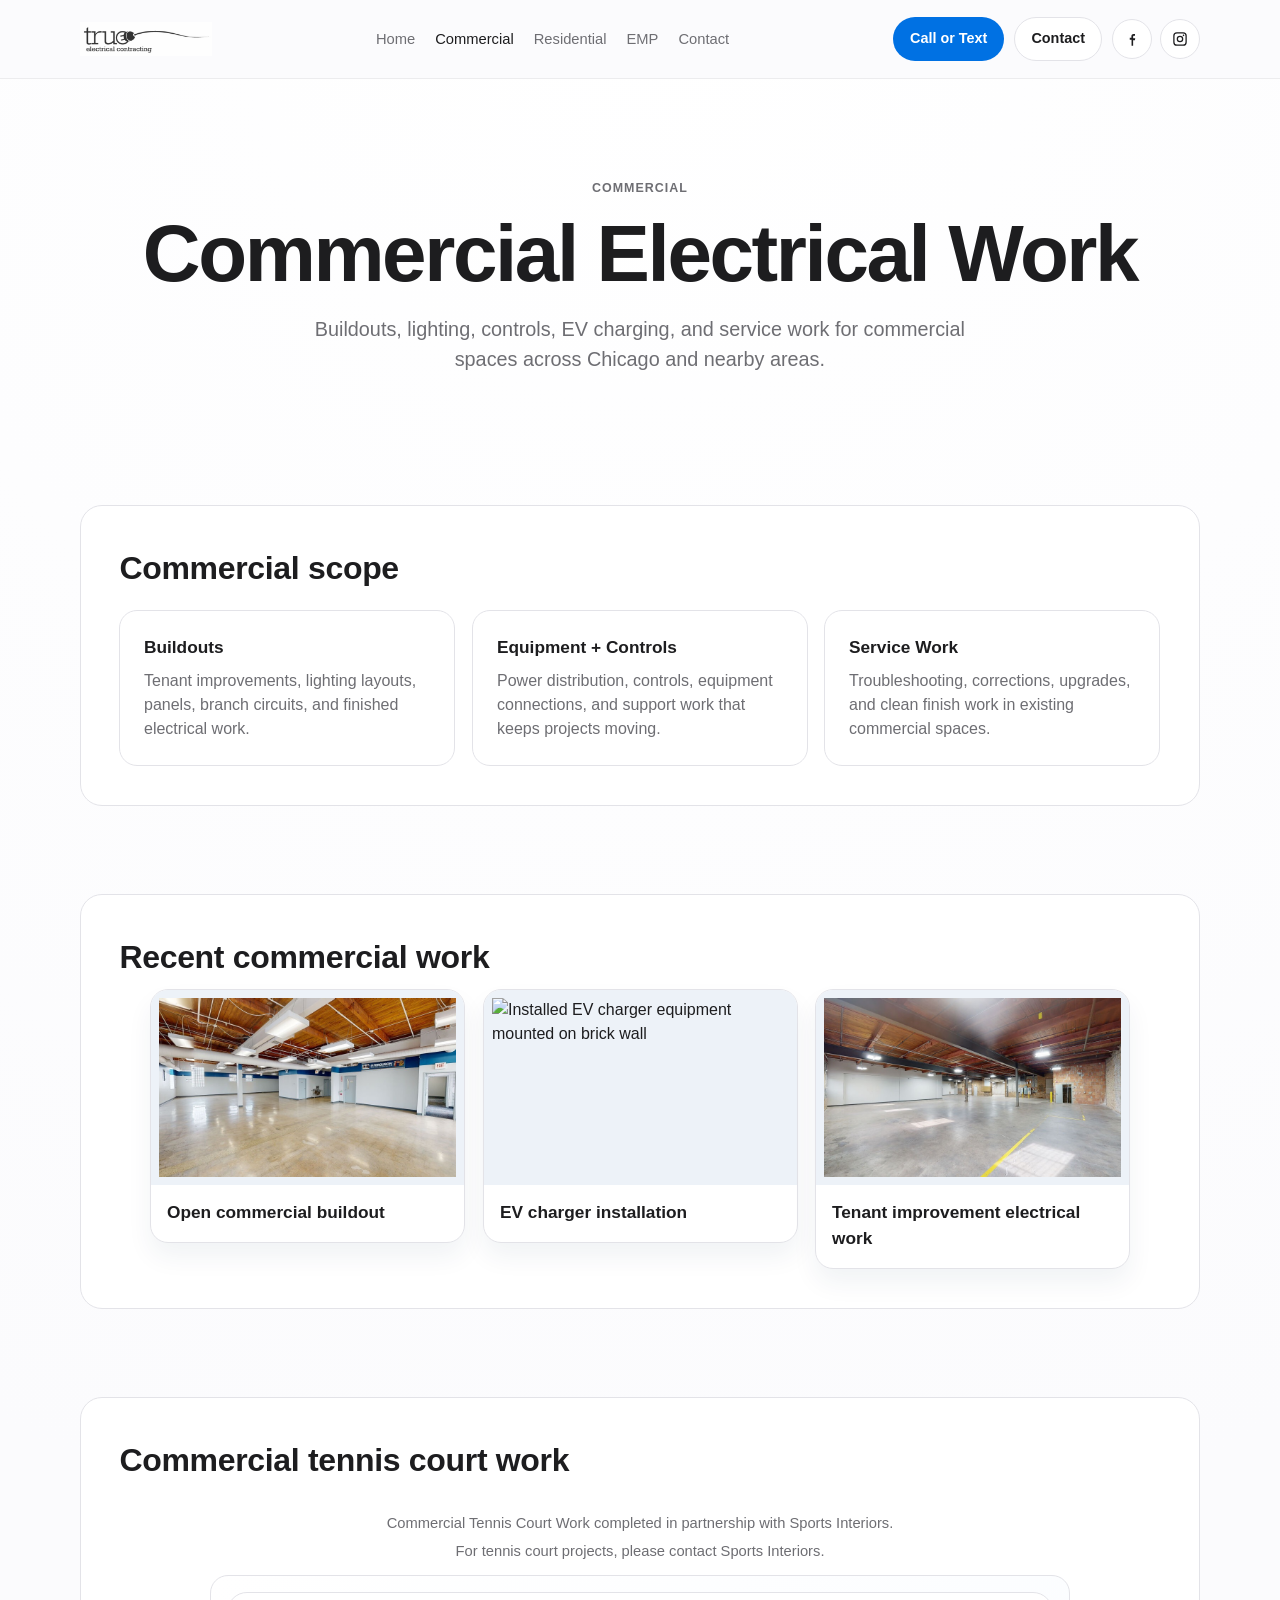
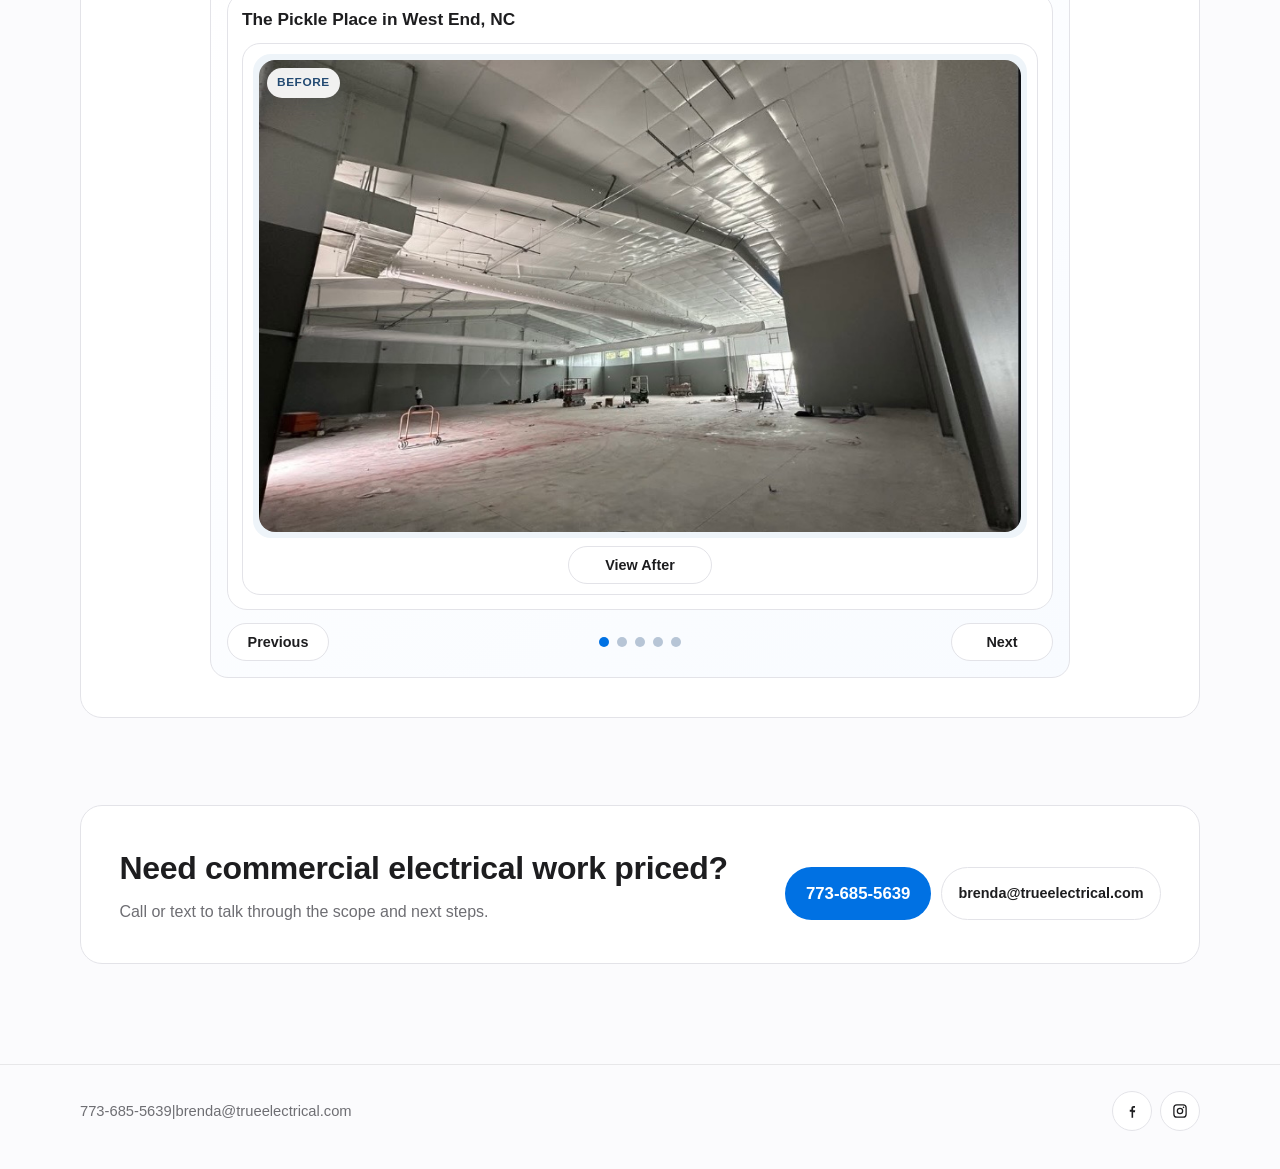
==== commit 924fa9c1: "p" ====
--- a/commercial.html
+++ b/commercial.html
@@ -18,11 +18,20 @@
         <a href="index.html">Home</a>
         <a class="active" href="commercial.html">Commercial</a>
         <a href="residential.html">Residential</a>
+        <a href="emp.html">EMP</a>
         <a href="contact.html">Contact</a>
       </nav>
       <div class="nav-actions">
         <a class="btn btn-primary nav-phone" href="tel:7736855639">Call or Text</a>
         <a class="btn btn-ghost" href="contact.html">Contact</a>
+        <div class="social-links" aria-label="Social media links">
+          <a class="social-link" href="https://www.facebook.com/profile.php?id=61583737654643" target="_blank" rel="noreferrer" aria-label="True Electrical on Facebook">
+            <svg viewBox="0 0 24 24" aria-hidden="true" focusable="false"><path d="M13.5 21v-7.2h2.4l.4-2.8h-2.8V9.2c0-.8.2-1.4 1.4-1.4H16V5.3c-.2 0-.9-.1-1.8-.1-1.8 0-3 1.1-3 3.2v1.8H9v2.8h2.4V21h2.1z"/></svg>
+          </a>
+          <a class="social-link" href="https://www.instagram.com/trueelectricalcontracting/" target="_blank" rel="noreferrer" aria-label="True Electrical on Instagram">
+            <svg viewBox="0 0 24 24" aria-hidden="true" focusable="false"><path d="M7.8 3h8.4A4.8 4.8 0 0 1 21 7.8v8.4a4.8 4.8 0 0 1-4.8 4.8H7.8A4.8 4.8 0 0 1 3 16.2V7.8A4.8 4.8 0 0 1 7.8 3zm0 1.7A3.1 3.1 0 0 0 4.7 7.8v8.4a3.1 3.1 0 0 0 3.1 3.1h8.4a3.1 3.1 0 0 0 3.1-3.1V7.8a3.1 3.1 0 0 0-3.1-3.1H7.8zm8.9 1.3a1.1 1.1 0 1 1 0 2.2 1.1 1.1 0 0 1 0-2.2zM12 7.6A4.4 4.4 0 1 1 7.6 12 4.4 4.4 0 0 1 12 7.6zm0 1.7A2.7 2.7 0 1 0 14.7 12 2.7 2.7 0 0 0 12 9.3z"/></svg>
+          </a>
+        </div>
       </div>
     </div>
   </header>
@@ -100,6 +109,14 @@
   <footer class="footer">
     <div class="container footer-row">
       <span><a href="tel:7736855639">773-685-5639</a> | <a href="mailto:brenda@trueelectrical.com">brenda@trueelectrical.com</a></span>
+      <div class="social-links social-links-footer" aria-label="Social media links">
+        <a class="social-link" href="https://www.facebook.com/profile.php?id=61583737654643" target="_blank" rel="noreferrer" aria-label="True Electrical on Facebook">
+          <svg viewBox="0 0 24 24" aria-hidden="true" focusable="false"><path d="M13.5 21v-7.2h2.4l.4-2.8h-2.8V9.2c0-.8.2-1.4 1.4-1.4H16V5.3c-.2 0-.9-.1-1.8-.1-1.8 0-3 1.1-3 3.2v1.8H9v2.8h2.4V21h2.1z"/></svg>
+        </a>
+        <a class="social-link" href="https://www.instagram.com/trueelectricalcontracting/" target="_blank" rel="noreferrer" aria-label="True Electrical on Instagram">
+          <svg viewBox="0 0 24 24" aria-hidden="true" focusable="false"><path d="M7.8 3h8.4A4.8 4.8 0 0 1 21 7.8v8.4a4.8 4.8 0 0 1-4.8 4.8H7.8A4.8 4.8 0 0 1 3 16.2V7.8A4.8 4.8 0 0 1 7.8 3zm0 1.7A3.1 3.1 0 0 0 4.7 7.8v8.4a3.1 3.1 0 0 0 3.1 3.1h8.4a3.1 3.1 0 0 0 3.1-3.1V7.8a3.1 3.1 0 0 0-3.1-3.1H7.8zm8.9 1.3a1.1 1.1 0 1 1 0 2.2 1.1 1.1 0 0 1 0-2.2zM12 7.6A4.4 4.4 0 1 1 7.6 12 4.4 4.4 0 0 1 12 7.6zm0 1.7A2.7 2.7 0 1 0 14.7 12 2.7 2.7 0 0 0 12 9.3z"/></svg>
+        </a>
+      </div>
     </div>
   </footer>
   <script src="static/js/main.js"></script>
--- a/static/css/style.css
+++ b/static/css/style.css
@@ -8,6 +8,7 @@
   --accent-hover: #0062c2;
   --radius: 22px;
   --max-width: 1120px;
+  --header-offset: 110px;
 }
 
 html {
@@ -29,6 +30,12 @@
 a {
   color: inherit;
   text-decoration: none;
+}
+
+a:focus-visible,
+button:focus-visible {
+  outline: 3px solid rgba(0, 113, 227, 0.24);
+  outline-offset: 3px;
 }
 
 img {
@@ -97,6 +104,37 @@
   gap: 10px;
 }
 
+.social-links {
+  display: inline-flex;
+  align-items: center;
+  gap: 8px;
+}
+
+.social-link {
+  width: 40px;
+  height: 40px;
+  display: inline-flex;
+  align-items: center;
+  justify-content: center;
+  border: 1px solid var(--line);
+  border-radius: 999px;
+  background: var(--surface);
+  color: var(--text);
+  transition: border-color 160ms ease, transform 160ms ease, color 160ms ease;
+}
+
+.social-link:hover {
+  border-color: #9ab3cc;
+  color: #27527a;
+  transform: translateY(-1px);
+}
+
+.social-link svg {
+  width: 18px;
+  height: 18px;
+  fill: currentColor;
+}
+
 .nav-phone {
   font-size: 1rem;
   padding: 11px 18px;
@@ -111,6 +149,11 @@
   font-size: 0.9rem;
   font-weight: 600;
   border: 1px solid transparent;
+  transition: background-color 160ms ease, border-color 160ms ease, color 160ms ease, transform 160ms ease, box-shadow 160ms ease;
+}
+
+.btn:hover {
+  transform: translateY(-1px);
 }
 
 .btn-ghost {
@@ -134,7 +177,7 @@
 
 .hero {
   text-align: center;
-  padding: 128px 0 86px;
+  padding: 88px 0 86px;
 }
 
 .hero-home {
@@ -192,6 +235,10 @@
 
 .landing-section {
   padding-top: 24px;
+}
+
+section[id] {
+  scroll-margin-top: var(--header-offset);
 }
 
 .panel {
@@ -563,24 +610,6 @@
   max-width: 640px;
 }
 
-.hero-points {
-  margin: 20px 0 0;
-  padding: 0;
-  list-style: none;
-  display: flex;
-  flex-wrap: wrap;
-  gap: 10px;
-}
-
-.hero-points li {
-  padding: 9px 14px;
-  border-radius: 999px;
-  border: 1px solid var(--line);
-  background: rgba(255, 255, 255, 0.75);
-  color: var(--text);
-  font-size: 0.9rem;
-}
-
 .hero-visual {
   padding: 16px;
   background: linear-gradient(155deg, #ffffff 0%, #f1f6fb 100%);
@@ -652,17 +681,6 @@
   color: var(--text);
 }
 
-.hero-review-summary {
-  display: flex;
-  justify-content: center;
-  margin-top: -34px;
-  margin-bottom: 10px;
-}
-
-.hero-review-summary .review-summary-link {
-  margin-top: 0;
-}
-
 .review-summary-link {
   display: inline-flex;
   align-items: center;
@@ -675,10 +693,16 @@
   color: #27527a;
   font-size: 0.9rem;
   font-weight: 700;
+  box-shadow: 0 10px 24px rgba(20, 54, 88, 0.07);
 }
 
 .review-summary-link:hover {
   border-color: #9ab3cc;
+}
+
+.hero-review-link {
+  margin-top: 18px;
+  margin-left: 0;
 }
 
 .services-grid {
@@ -888,6 +912,16 @@
   gap: 18px;
 }
 
+.emp-promo-card {
+  display: flex;
+  flex-direction: column;
+  gap: 18px;
+}
+
+.emp-promo-actions {
+  margin-top: 0;
+}
+
 .footer-row-compact {
   justify-content: center;
 }
@@ -936,9 +970,20 @@
 
 .footer-row {
   display: flex;
+  align-items: center;
   justify-content: space-between;
   gap: 12px;
   flex-wrap: wrap;
+}
+
+.footer-row > span,
+.footer-row > div {
+  display: inline-flex;
+  align-items: center;
+}
+
+.social-links-footer {
+  justify-content: flex-end;
 }
 
 body.js-enhanced .reveal {
@@ -974,6 +1019,10 @@
 }
 
 @media (max-width: 940px) {
+  :root {
+    --header-offset: 156px;
+  }
+
   .hero-home,
   .split,
   .grid-2,
@@ -1004,6 +1053,8 @@
 
   .nav-actions {
     margin-left: auto;
+    flex-wrap: wrap;
+    justify-content: flex-end;
   }
 
   .nav-phone {
@@ -1047,6 +1098,10 @@
 }
 
 @media (max-width: 680px) {
+  :root {
+    --header-offset: 148px;
+  }
+
   .grid-3,
   .trust-grid,
   .testimonial-grid {
@@ -1054,12 +1109,11 @@
   }
 
   .hero {
-    padding: 112px 0 84px;
-  }
-
-  .hero-review-summary {
-    margin-top: -20px;
-    margin-bottom: 6px;
+    padding: 68px 0 84px;
+  }
+
+  .hero-review-link {
+    margin-top: 16px;
   }
 
   .hero-proof-grid,
@@ -1082,9 +1136,35 @@
     width: 100%;
   }
 
-  .nav-actions .btn-ghost,
+  .nav-actions .btn-ghost {
+    display: none;
+  }
+
   .nav-links {
+    display: flex;
+    order: 3;
+    width: 100%;
+    gap: 10px;
+    flex-wrap: nowrap;
+    overflow-x: auto;
+    padding-bottom: 2px;
+    scrollbar-width: none;
+  }
+
+  .nav-links::-webkit-scrollbar {
     display: none;
+  }
+
+  .nav-links a {
+    flex: 0 0 auto;
+    padding: 8px 12px;
+    border: 1px solid var(--line);
+    border-radius: 999px;
+    background: rgba(255, 255, 255, 0.92);
+  }
+
+  .nav-actions .social-links {
+    margin-left: auto;
   }
 
   .nav {
